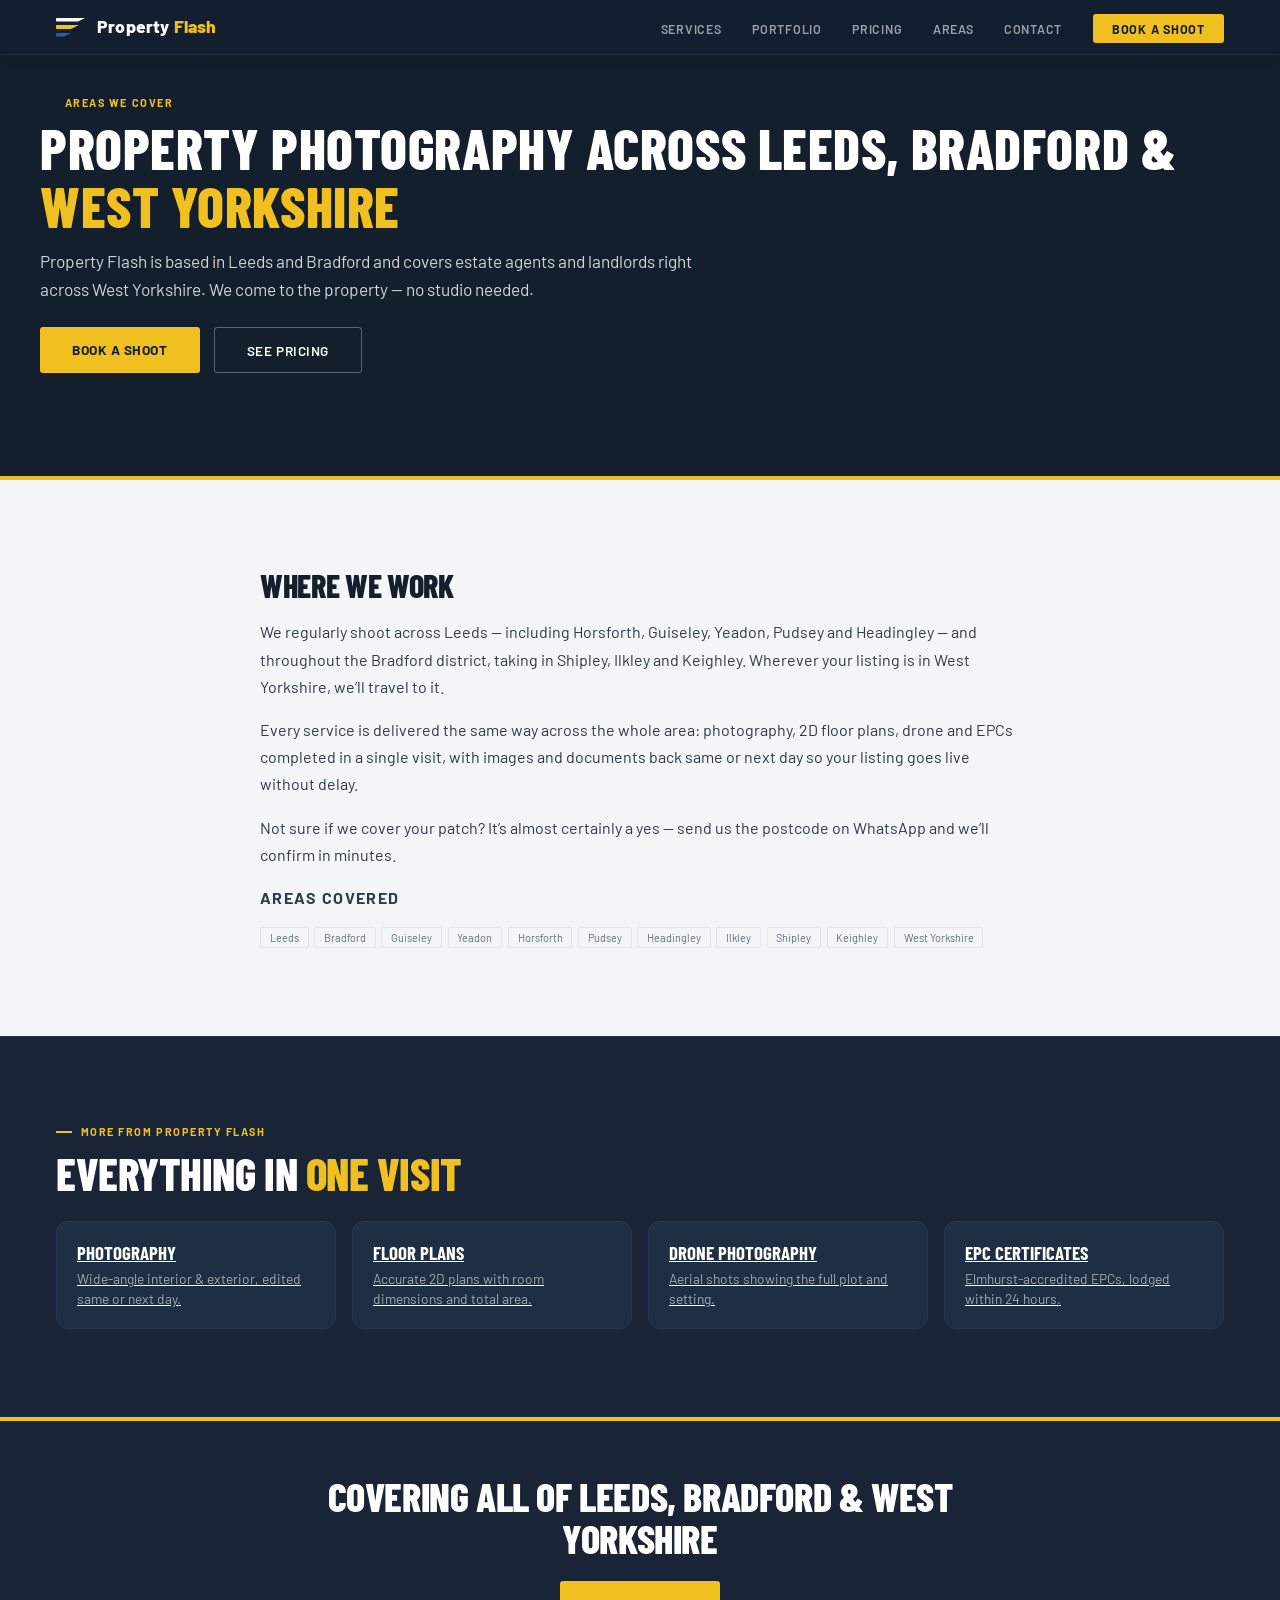
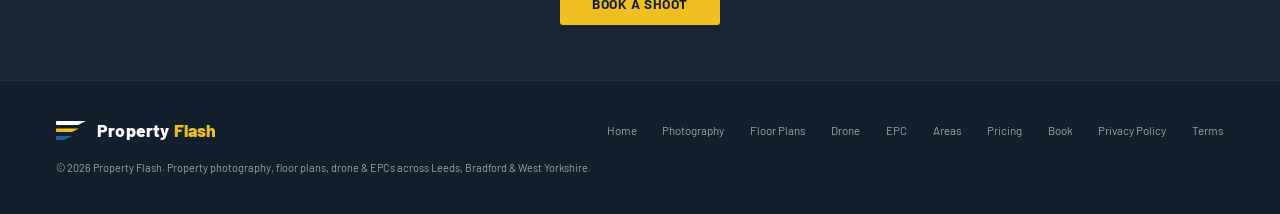
==== areas/index.html @ 740c40f1 "Add files via upload" ====
<!DOCTYPE html>
<html lang="en">
<head>
<meta charset="UTF-8"/>
<meta name="viewport" content="width=device-width,initial-scale=1.0"/>
<title>Areas We Cover – Property Photography Leeds, Bradford &amp; West Yorkshire</title>
<meta name="description" content="Property photography, floor plans, drone &amp; EPCs across Leeds, Bradford, Horsforth, Guiseley, Pudsey, Shipley, Ilkley, Keighley and all of West Yorkshire."/>
<link rel="canonical" href="https://www.propertyflash.co.uk/areas/"/>
<meta name="theme-color" content="#141f2e"/>
<meta property="og:type" content="website"/>
<meta property="og:site_name" content="Property Flash"/>
<meta property="og:locale" content="en_GB"/>
<meta property="og:title" content="Areas We Cover – Property Photography Leeds, Bradford &amp; West Yorkshire"/>
<meta property="og:description" content="Property photography, floor plans, drone &amp; EPCs across Leeds, Bradford, Horsforth, Guiseley, Pudsey, Shipley, Ilkley, Keighley and all of West Yorkshire."/>
<meta property="og:url" content="https://www.propertyflash.co.uk/areas/"/>
<meta property="og:image" content="https://www.propertyflash.co.uk/og.jpg"/>
<meta name="twitter:card" content="summary_large_image"/>
<meta name="twitter:title" content="Areas We Cover – Property Photography Leeds, Bradford &amp; West Yorkshire"/>
<meta name="twitter:description" content="Property photography, floor plans, drone &amp; EPCs across Leeds, Bradford, Horsforth, Guiseley, Pudsey, Shipley, Ilkley, Keighley and all of West Yorkshire."/>
<meta name="twitter:image" content="https://www.propertyflash.co.uk/og.jpg"/>
<link rel="icon" href="/favicon.ico" sizes="any"/>
<link rel="icon" type="image/svg+xml" href="/favicon.svg"/>
<link rel="apple-touch-icon" href="/apple-touch-icon.png"/>
<link rel="preconnect" href="https://fonts.googleapis.com">
<link rel="preconnect" href="https://fonts.gstatic.com" crossorigin>
<link href="https://fonts.googleapis.com/css2?family=Barlow+Condensed:wght@600;700;800&family=Barlow:wght@300;400;500;600;700&display=swap" rel="stylesheet">
<link rel="stylesheet" href="/styles.css">
<script type="application/ld+json">{"@context":"https://schema.org","@type":"ProfessionalService","@id":"https://www.propertyflash.co.uk/#business","name":"Property Flash","image":"https://www.propertyflash.co.uk/og.jpg","url":"https://www.propertyflash.co.uk","telephone":"+447776130735","email":"info@propertyflash.co.uk","priceRange":"\u00a3\u00a3","description":"Property photography, 2D floor plans, drone photography and EPCs for estate agents and landlords across Leeds, Bradford and West Yorkshire. Same or next day delivery.","areaServed":[{"@type":"City","name":"Leeds"},{"@type":"City","name":"Bradford"},{"@type":"City","name":"Guiseley"},{"@type":"City","name":"Yeadon"},{"@type":"City","name":"Horsforth"},{"@type":"City","name":"Pudsey"},{"@type":"City","name":"Headingley"},{"@type":"City","name":"Ilkley"},{"@type":"City","name":"Shipley"},{"@type":"City","name":"Keighley"},{"@type":"AdministrativeArea","name":"West Yorkshire"}],"address":{"@type":"PostalAddress","addressRegion":"West Yorkshire","addressCountry":"GB"},"openingHoursSpecification":[{"@type":"OpeningHoursSpecification","dayOfWeek":["Monday","Tuesday","Wednesday","Thursday","Friday","Saturday"],"opens":"08:00","closes":"18:00"}],"hasOfferCatalog":{"@type":"OfferCatalog","name":"Property marketing services","itemListElement":[{"@type":"Offer","itemOffered":{"@type":"Service","name":"Property Photography"},"priceCurrency":"GBP","price":"80"},{"@type":"Offer","itemOffered":{"@type":"Service","name":"2D Floor Plans"}},{"@type":"Offer","itemOffered":{"@type":"Service","name":"Drone Photography"},"priceCurrency":"GBP","price":"50"},{"@type":"Offer","itemOffered":{"@type":"Service","name":"Energy Performance Certificate"},"priceCurrency":"GBP","price":"60"}]}}</script>

</head>
<body>
<nav id="nav">
  <a class="logo" href="/">
    <div class="stripes"><span class="st stw"></span><span class="st sty"></span><span class="st stb"></span></div>
    <div class="logotype">Property <span class="fl">Flash</span></div>
  </a>
  <div class="nav-contact"><a href="tel:+447776130735" class="nphone"><svg viewBox="0 0 24 24"><path d="M22 16.92v3a2 2 0 0 1-2.18 2 19.79 19.79 0 0 1-8.63-3.07A19.5 19.5 0 0 1 4.69 12 19.79 19.79 0 0 1 1.63 3.42 2 2 0 0 1 3.6 1h3a2 2 0 0 1 2 1.72 12.84 12.84 0 0 0 .7 2.81 2 2 0 0 1-.45 2.11L7.91 8.62a16 16 0 0 0 6 6l.97-.97a2 2 0 0 1 2.11-.45 12.84 12.84 0 0 0 2.81.7A2 2 0 0 1 22 16.92z"/></svg>07776 130 735</a><a href="https://wa.me/447776130735" class="nwa" target="_blank" aria-label="WhatsApp"><svg viewBox="0 0 24 24"><path d="M20.5 3.5A11.5 11.5 0 0 0 2.1 17.4L.5 23.5l6.2-1.6A11.5 11.5 0 0 0 20.5 3.5zM12 21.3a9.3 9.3 0 0 1-4.7-1.3l-.3-.2-3.7 1 1-3.6-.2-.4a9.3 9.3 0 1 1 7.9 4.4zm5.1-7c-.3-.1-1.7-.8-1.9-.9s-.4-.1-.6.1-.7.9-.9 1.1-.3.1-.6 0c-1.7-.8-2.8-1.5-3.9-3.4-.3-.5.3-.5.9-1.5.1-.2 0-.3 0-.5s-.6-1.5-.9-2c-.2-.5-.5-.4-.6-.4h-.5c-.2 0-.5.1-.7.3-.9.9-1.3 2.1-1.3 3.3 0 1.3.9 2.8 1.1 3 .2.2 2.5 3.9 6 5.2 2.7 1.1 3.3.9 3.9.9s1.7-.7 2-1.4.3-1.3.2-1.4-.3-.1-.5-.3z"/></svg></a></div>
  <ul class="navlinks" id="nm">
    <li><a href="/#services">Services</a></li>
    <li><a href="/#gallery">Portfolio</a></li>
    <li><a href="/#pricing">Pricing</a></li>
    <li><a href="/areas/">Areas</a></li>
    <li><a href="/#contact">Contact</a></li>
    <li><a href="/#booking" class="nbtn">Book a Shoot</a></li>
  </ul>
  <button class="brgr" onclick="document.getElementById('nm').classList.toggle('open')"><span></span><span></span><span></span></button>
</nav>
<section class="sp-hero"><div class="w"><div class="eye">Areas We Cover</div><h1>Property Photography across Leeds, Bradford &amp; <span class="y">West Yorkshire</span></h1><p class="sp-lead">Property Flash is based in Leeds and Bradford and covers estate agents and landlords right across West Yorkshire. We come to the property &mdash; no studio needed.</p><div class="h-btns"><a href="/#booking" class="bta">Book a Shoot</a><a href="/#pricing" class="btb">See Pricing</a></div></div></section>
<div class="lt"><div class="w pf-prose"><div class="sp-copy"><h2>Where we work</h2>
<p>We regularly shoot across Leeds &mdash; including Horsforth, Guiseley, Yeadon, Pudsey and Headingley &mdash; and throughout the Bradford district, taking in Shipley, Ilkley and Keighley. Wherever your listing is in West Yorkshire, we&rsquo;ll travel to it.</p>
<p>Every service is delivered the same way across the whole area: photography, 2D floor plans, drone and EPCs completed in a single visit, with images and documents back same or next day so your listing goes live without delay.</p>
<p>Not sure if we cover your patch? It&rsquo;s almost certainly a yes &mdash; send us the postcode on WhatsApp and we&rsquo;ll confirm in minutes.</p>
<p class="area-hd">Areas Covered</p><div class="areas"><span class="area">Leeds</span><span class="area">Bradford</span><span class="area">Guiseley</span><span class="area">Yeadon</span><span class="area">Horsforth</span><span class="area">Pudsey</span><span class="area">Headingley</span><span class="area">Ilkley</span><span class="area">Shipley</span><span class="area">Keighley</span><span class="area">West Yorkshire</span></div></div></div></div>
<div class="dk"><div class="w"><div class="eye">More From Property Flash</div><h2>Everything in <span class="y">One Visit</span></h2><div class="sp-others"><a class="sp-oc" href="/property-photography/"><h3>Photography</h3><p>Wide-angle interior &amp; exterior, edited same or next day.</p></a><a class="sp-oc" href="/floor-plans/"><h3>Floor Plans</h3><p>Accurate 2D plans with room dimensions and total area.</p></a><a class="sp-oc" href="/drone/"><h3>Drone Photography</h3><p>Aerial shots showing the full plot and setting.</p></a><a class="sp-oc" href="/epc/"><h3>EPC Certificates</h3><p>Elmhurst-accredited EPCs, lodged within 24 hours.</p></a></div></div></div>
<div class="sp-cta"><h2>Covering all of Leeds, Bradford &amp; West Yorkshire</h2><a href="/#booking" class="bta">Book a Shoot</a></div>
<footer>
  <div class="ft">
    <a class="logo" href="/"><div class="stripes"><span class="st stw"></span><span class="st sty"></span><span class="st stb"></span></div><div class="logotype">Property <span class="fl">Flash</span></div></a>
    <div class="ftlinks"><a href="/">Home</a><a href="/property-photography/">Photography</a><a href="/floor-plans/">Floor Plans</a><a href="/drone/">Drone</a><a href="/epc/">EPC</a><a href="/areas/">Areas</a><a href="/#pricing">Pricing</a><a href="/#booking">Book</a><a href="/privacy/">Privacy Policy</a><a href="/terms/">Terms</a></div>
    <div class="ftcopy">&copy; 2026 Property Flash. Property photography, floor plans, drone &amp; EPCs across Leeds, Bradford &amp; West Yorkshire.</div>
  </div>
</footer>
<script>window.addEventListener('scroll',()=>document.getElementById('nav').classList.toggle('sm',scrollY>60));</script>
</body>
</html>
---- styles.css ----
:root{
  --navy:#141f2e;
  --navy2:#192537;
  --navy3:#1e2f44;
  --navy4:#253450;
  --slate:#344a62;
  --g100:#f3f5f7;
  --g200:#e3e8ed;
  --g300:#c5cfd9;
  --g400:#8fa2b3;
  --g500:#5b7080;
  --yellow:#f0c020;
  --yellowd:#d9ac18;
  --blue:#2060a8;
  --bluel:#3a7fd4;
  --white:#fff;
  --muted:rgba(255,255,255,.58);
  --muted2:rgba(255,255,255,.8);
}
*{margin:0;padding:0;box-sizing:border-box}
html{scroll-behavior:smooth;scroll-padding-top:80px}
body{font-family:"Barlow",sans-serif;background:var(--navy);color:var(--white);overflow-x:hidden;-webkit-font-smoothing:antialiased}

/* NAV */
nav{position:fixed;top:0;left:0;right:0;z-index:999;display:flex;align-items:center;justify-content:space-between;padding:1.1rem 3.5rem;background:rgba(20,31,46,.98);backdrop-filter:blur(20px);border-bottom:1px solid rgba(255,255,255,.07);box-shadow:0 2px 12px rgba(0,0,0,.18);transition:.3s}
nav.sm{padding:.72rem 3.5rem}
.logo{display:flex;align-items:center;gap:11px;text-decoration:none}
.stripes{display:flex;flex-direction:column;gap:3.5px}
.st{display:block;height:4px;border-radius:1px}
.stw{width:30px;background:var(--white);clip-path:polygon(0 0,100% 0,calc(100% - 8px) 100%,0 100%)}
.sty{width:23px;background:var(--yellow);clip-path:polygon(0 0,100% 0,calc(100% - 8px) 100%,0 100%)}
.stb{width:16px;background:var(--blue);clip-path:polygon(0 0,100% 0,calc(100% - 8px) 100%,0 100%)}
.logotype{font-family:"Barlow",sans-serif;font-weight:800;font-size:1.1rem;letter-spacing:.01em;color:var(--white);line-height:1}
.logotype .fl{color:var(--yellow)}
.navlinks{display:flex;align-items:center;gap:1.9rem;list-style:none}
.navlinks a{color:var(--muted);text-decoration:none;font-size:.78rem;font-weight:600;letter-spacing:.06em;text-transform:uppercase;transition:.2s}
.navlinks a:hover{color:var(--white)}
.nbtn{background:var(--yellow)!important;color:var(--navy)!important;padding:.48rem 1.2rem;border-radius:3px;font-weight:700!important}
.nbtn:hover{background:var(--yellowd)!important}
.brgr{display:none;flex-direction:column;gap:5px;background:none;border:none;cursor:pointer}
.brgr span{display:block;width:22px;height:2px;background:var(--white)}

/* HERO - Big and dramatic */
#hero{min-height:100vh;display:flex;align-items:center;position:relative;overflow:hidden}
.hero-photo{position:absolute;inset:0}
.hero-photo img{width:100%;height:100%;object-fit:cover;object-position:center 38%}
.hero-fade{position:absolute;inset:0;background:linear-gradient(108deg,rgba(14,22,35,.96) 0%,rgba(14,22,35,.88) 38%,rgba(14,22,35,.32) 100%)}
.hero-content{position:relative;z-index:2;max-width:1200px;margin:0 auto;padding:10rem 3.5rem 6rem;display:grid;grid-template-columns:1.15fr 1fr;gap:5rem;align-items:center}
.h-tag{font-size:.7rem;font-weight:700;letter-spacing:.14em;text-transform:uppercase;color:var(--yellow);display:block;margin-bottom:1rem}
h1{font-family:"Barlow Condensed",sans-serif;font-size:clamp(3.8rem,6.5vw,6rem);font-weight:800;line-height:.97;text-transform:uppercase;letter-spacing:-.01em;margin-bottom:1.3rem}
h1 .y{color:var(--yellow)}
.h-lead{color:var(--muted2);font-size:1rem;line-height:1.78;max-width:450px;margin-bottom:2rem;font-weight:400}
.h-btns{display:flex;gap:.9rem;flex-wrap:wrap;margin-bottom:3rem}
.bta{background:var(--yellow);color:var(--navy);padding:.85rem 2rem;border-radius:3px;font-weight:700;font-size:.85rem;text-decoration:none;letter-spacing:.04em;text-transform:uppercase;transition:.2s;display:inline-block}
.bta:hover{background:var(--yellowd);transform:translateY(-2px)}
.btb{border:1.5px solid rgba(255,255,255,.3);color:var(--white);padding:.85rem 2rem;border-radius:3px;font-weight:600;font-size:.85rem;text-decoration:none;letter-spacing:.04em;text-transform:uppercase;transition:.2s;display:inline-block}
.btb:hover{border-color:var(--yellow);color:var(--yellow)}
.h-stats{display:flex;gap:1rem;flex-wrap:wrap}
.stat-pill{display:flex;align-items:center;gap:.75rem;background:rgba(14,22,35,.72);backdrop-filter:blur(8px);border:1px solid rgba(255,255,255,.1);border-radius:6px;padding:.7rem 1.1rem .7rem .85rem;transition:.25s}
.stat-pill:hover{background:rgba(14,22,35,.85);border-color:rgba(240,192,32,.25)}
.stat-ico{width:36px;height:36px;background:rgba(240,192,32,.12);border-radius:5px;display:flex;align-items:center;justify-content:center;flex-shrink:0}
.stat-ico svg{width:17px;height:17px;stroke:var(--yellow);fill:none;stroke-width:2;stroke-linecap:round;stroke-linejoin:round}
.spn{font-family:"Barlow Condensed",sans-serif;font-size:1.7rem;font-weight:800;color:var(--white);display:block;line-height:1}
.spl{font-size:.72rem;color:rgba(255,255,255,.7);text-transform:uppercase;letter-spacing:.1em;margin-top:.15rem;display:block;font-weight:600}

/* Hero right - service cards */
.hcards{display:flex;flex-direction:column;gap:.85rem}
.hcard{background:rgba(25,37,55,.78);border:1px solid rgba(255,255,255,.1);border-left:3px solid var(--yellow);border-radius:4px;padding:1rem 1.2rem;display:flex;align-items:center;gap:1rem;transition:.25s}
.hcard:hover{background:rgba(25,37,55,.95)}
.hcard-ico{width:44px;height:44px;background:linear-gradient(135deg,rgba(240,192,32,.22),rgba(240,192,32,.08));border:1px solid rgba(240,192,32,.25);border-radius:8px;display:flex;align-items:center;justify-content:center;flex-shrink:0}
.hcard-ico svg{width:20px;height:20px;stroke-width:1.8;stroke-linecap:round;stroke-linejoin:round}
.hcard h4{font-size:.9rem;font-weight:700;margin-bottom:.12rem}
.hcard p{font-size:.73rem;color:var(--muted)}

/* TRUST BAR - light */
.trust{background:var(--g100);padding:2.8rem 3.5rem;color:#1a2535}
.trust-inner{max-width:1200px;margin:0 auto;display:grid;grid-template-columns:repeat(4,1fr);gap:1.5rem}
.titem{display:flex;align-items:center;gap:.9rem}
.tico{width:44px;height:44px;background:var(--navy2);border-radius:6px;display:flex;align-items:center;justify-content:center;flex-shrink:0}
.tico svg{width:20px;height:20px;stroke:var(--yellow);fill:none;stroke-width:2;stroke-linecap:round;stroke-linejoin:round}
.titem h4{font-size:.88rem;font-weight:700;color:#1a2535;margin-bottom:.08rem}
.titem p{font-size:.73rem;color:var(--g500)}

/* LAYOUT */
.dk{background:var(--navy2);padding:5.5rem 3.5rem;border-top:1px solid rgba(255,255,255,.06)}
.dk2{background:var(--navy3);padding:5.5rem 3.5rem;border-top:1px solid rgba(255,255,255,.06)}
.lt{background:var(--g100);padding:5.5rem 3.5rem;color:#1a2535}
.lt2{background:var(--g200);padding:5.5rem 3.5rem;color:#1a2535}
.w{max-width:1200px;margin:0 auto}
.eye{font-size:.68rem;font-weight:700;letter-spacing:.14em;text-transform:uppercase;display:flex;align-items:center;gap:.55rem;margin-bottom:.65rem}
.eye::before{content:"";width:16px;height:2px;flex-shrink:0}
.dk .eye,.dk2 .eye{color:var(--yellow)}
.dk .eye::before,.dk2 .eye::before{background:var(--yellow)}
.lt .eye,.lt2 .eye{color:var(--blue)}
.lt .eye::before,.lt2 .eye::before{background:var(--blue)}
h2{font-family:"Barlow Condensed",sans-serif;font-size:clamp(2rem,3.5vw,2.9rem);font-weight:800;text-transform:uppercase;line-height:1.08;letter-spacing:-.01em;margin-bottom:.8rem}
.dk h2,.dk2 h2{color:var(--white)}
.lt h2,.lt2 h2{color:#1a2535}
.y{color:var(--yellow)}
.b{color:var(--blue)}
.sub{font-size:.9rem;line-height:1.78;max-width:520px}
.dk .sub,.dk2 .sub{color:var(--muted2)}
.lt .sub,.lt2 .sub{color:var(--g500)}

/* SERVICES */
.svc-grid{display:grid;grid-template-columns:repeat(4,1fr);gap:1.1rem;margin-top:2.8rem}
.svc{background:var(--navy4);border:1px solid rgba(255,255,255,.07);border-radius:6px;transition:.3s;overflow:visible}
.svc:hover{transform:translateY(-5px);border-color:rgba(240,192,32,.3)}
.svc-img{aspect-ratio:4/3;overflow:hidden;background:var(--slate);border-radius:6px 6px 0 0}
.svc-img img{width:100%;height:100%;object-fit:cover;transition:.4s}
.svc:hover .svc-img img{transform:scale(1.06)}
.svc-body{padding:1.4rem}
.svc-ico{width:54px;height:54px;background:linear-gradient(140deg,var(--navy3),var(--navy));border:1px solid rgba(240,192,32,.38);border-radius:13px;display:flex;align-items:center;justify-content:center;margin-bottom:1rem;box-shadow:inset 0 1px 0 rgba(255,255,255,.05),0 8px 18px rgba(0,0,0,.28)}
.svc-ico svg{width:27px;height:27px;fill:none;stroke:var(--yellow);stroke-width:1.7;stroke-linecap:round;stroke-linejoin:round}
.svc h3{font-family:"Barlow Condensed",sans-serif;font-size:1.35rem;font-weight:700;text-transform:uppercase;letter-spacing:.01em;margin-bottom:.45rem;color:var(--white);word-break:normal;overflow-wrap:break-word;line-height:1.1}
.svc p{font-size:.8rem;color:var(--muted);line-height:1.65}
.svc-tag{display:inline-block;margin-top:.8rem;font-size:.62rem;font-weight:700;letter-spacing:.07em;text-transform:uppercase;color:var(--g400);border:1px solid rgba(255,255,255,.1);padding:.2rem .6rem;border-radius:2px}

/* WHY */
.why-grid{display:grid;grid-template-columns:repeat(3,1fr);gap:1.3rem;margin-top:2.8rem}
.wcard{background:var(--white);border:1px solid var(--g200);border-radius:6px;padding:1.8rem;transition:.25s}
.wcard:hover{box-shadow:0 8px 28px rgba(0,0,0,.1);transform:translateY(-3px)}
.wcard-ico{width:44px;height:44px;background:var(--g100);border-radius:6px;display:flex;align-items:center;justify-content:center;margin-bottom:1rem}
.wcard-ico svg{width:20px;height:20px;stroke:var(--blue);fill:none;stroke-width:2;stroke-linecap:round;stroke-linejoin:round}
.wcard h3{font-family:"Barlow Condensed",sans-serif;font-size:1.2rem;font-weight:700;text-transform:uppercase;color:#1a2535;margin-bottom:.45rem}
.wcard p{font-size:.8rem;color:var(--g500);line-height:1.7}

/* ABOUT */
.about-grid{display:grid;grid-template-columns:5fr 7fr;gap:6rem;align-items:center;margin-top:2.5rem}
.about-photo{border-radius:8px;background:var(--slate);position:relative;max-width:100%;margin:0;aspect-ratio:5/4;overflow:hidden}
.about-photo img{width:100%;height:100%;object-fit:cover;display:block;border-radius:8px}
.about-badge{position:absolute;bottom:-15px;right:-15px;background:var(--yellow);color:var(--navy);padding:1.2rem 1.4rem;border-radius:4px;box-shadow:0 10px 30px rgba(240,192,32,.3);text-align:center}
.abn{font-family:"Barlow Condensed",sans-serif;font-size:1.7rem;font-weight:800;display:block}
.abs{font-size:.62rem;font-weight:700;text-transform:uppercase;letter-spacing:.05em}
.about-text p{font-size:.88rem;line-height:1.85;margin-bottom:1rem;color:var(--g500)}
.about-text h2{margin-bottom:1.1rem}
.chips{display:flex;flex-wrap:wrap;gap:.4rem;margin:1.3rem 0}
.chip{background:var(--g100);border:1px solid var(--g300);color:var(--g500);font-size:.7rem;font-weight:600;padding:.25rem .7rem;border-radius:2px}
.about-contact{display:flex;align-items:center;gap:1.2rem;background:var(--g100);border:1px solid var(--g200);border-left:3px solid var(--yellow);border-radius:4px;padding:.9rem 1.2rem;margin-top:1.5rem}
.ac-img{width:50px;height:50px;border-radius:4px;overflow:hidden;flex-shrink:0}
.ac-img img{width:100%;height:100%;object-fit:cover}
.about-contact p{font-size:.8rem;color:var(--g500);line-height:1.6}
.about-contact strong{color:#1a2535}

/* GALLERY */
.gal-hd{display:flex;justify-content:space-between;align-items:flex-end;margin-bottom:2rem;flex-wrap:wrap;gap:1rem}
.gal-grid{display:grid;grid-template-columns:repeat(3,1fr);grid-auto-rows:255px;gap:.9rem}
.gal-grid .gi:first-child{grid-column:span 2;grid-row:span 2}
.gi{border-radius:5px;overflow:hidden;position:relative;background:var(--slate)}
.gi img{width:100%;height:100%;object-fit:cover;transition:.4s;display:block}
.gi:hover img{transform:scale(1.05)}
.gio{position:absolute;inset:0;background:linear-gradient(to top,rgba(14,22,35,.78) 0%,transparent 55%);opacity:0;transition:.3s;display:flex;align-items:flex-end;padding:.8rem}
.gi:hover .gio{opacity:1}
.gio span{font-size:.67rem;font-weight:700;text-transform:uppercase;letter-spacing:.07em}
.drone-grid{display:grid;grid-template-columns:repeat(4,1fr);gap:.9rem;margin-top:1.5rem}
.di{border-radius:5px;overflow:hidden;aspect-ratio:16/10;position:relative;background:var(--slate)}
.di img{width:100%;height:100%;object-fit:cover;transition:.4s}
.di:hover img{transform:scale(1.05)}
.dtag{position:absolute;top:.6rem;left:.6rem;background:rgba(20,31,46,.88);border:1px solid rgba(240,192,32,.4);color:var(--yellow);font-size:.6rem;font-weight:700;text-transform:uppercase;letter-spacing:.07em;padding:.18rem .55rem;border-radius:2px}

/* PRICING */
.pgrid{display:grid;grid-template-columns:repeat(4,1fr);gap:1rem;margin-top:2.8rem}
.pc{background:var(--white);border:1.5px solid var(--g200);border-radius:6px;padding:2rem;position:relative;transition:.25s}
.pc:hover{box-shadow:0 10px 36px rgba(0,0,0,.12);transform:translateY(-4px)}
.pc.feat{border-color:var(--yellow);box-shadow:0 4px 20px rgba(240,192,32,.15)}
.poptag{position:absolute;top:-10px;left:50%;transform:translateX(-50%);background:var(--yellow);color:var(--navy);font-size:.62rem;font-weight:800;text-transform:uppercase;letter-spacing:.07em;padding:.2rem .85rem;border-radius:20px;white-space:nowrap}
.pc-label{font-size:.7rem;font-weight:700;text-transform:uppercase;letter-spacing:.07em;color:var(--g400);margin-bottom:.3rem}
.pc h3{font-family:"Barlow Condensed",sans-serif;font-size:1.5rem;font-weight:700;text-transform:uppercase;color:#1a2535;margin-bottom:.2rem}
.pc-price{font-family:"Barlow Condensed",sans-serif;font-size:2.9rem;font-weight:800;color:#1a2535;line-height:1;margin:.7rem 0}
.pc-price sup{font-size:1.2rem;vertical-align:super}
.pc-price small{font-size:.78rem;color:var(--g400);font-family:"Barlow",sans-serif;font-weight:400}
.pc-desc{font-size:.78rem;color:var(--g500);line-height:1.6;margin-bottom:1.2rem}
.pc-list{list-style:none;margin-bottom:1.7rem}
.pc-list li{font-size:.78rem;color:#1a2535;padding:.38rem 0;border-bottom:1px solid var(--g200);display:flex;align-items:center;gap:.55rem}
.pc-list li::before{content:"";width:5px;height:5px;border-radius:50%;background:var(--yellow);flex-shrink:0}
.pbtn{width:100%;padding:.75rem;border-radius:3px;font-family:"Barlow",sans-serif;font-size:.8rem;font-weight:700;text-transform:uppercase;letter-spacing:.05em;cursor:pointer;transition:.2s;border:none}
.pty{background:var(--yellow);color:var(--navy)}
.pty:hover{background:var(--yellowd)}
.pto{background:transparent;color:#1a2535;border:1.5px solid var(--g300)!important}
.pto:hover{border-color:var(--blue)!important;color:var(--blue)}
.p-note{text-align:center;margin-top:1.5rem;font-size:.78rem;color:var(--g400)}

/* CAL.COM BOOKING - Property Flash styled */
.cal-tabs{display:flex;gap:.5rem;justify-content:center;margin:2rem 0 1.5rem;flex-wrap:wrap}
.cal-tab{background:transparent;color:rgba(255,255,255,.7);border:1.5px solid rgba(255,255,255,.18);padding:.85rem 1.8rem;border-radius:3px;font-family:"Barlow Condensed",sans-serif;font-size:.95rem;font-weight:700;text-transform:uppercase;letter-spacing:.05em;cursor:pointer;transition:.2s;min-width:200px}
.cal-tab:hover{border-color:var(--yellow);color:var(--yellow)}
.cal-tab.active{background:var(--yellow);color:var(--navy);border-color:var(--yellow)}
.cal-tab small{display:block;font-family:"Barlow",sans-serif;font-size:.65rem;font-weight:500;letter-spacing:.04em;margin-top:.15rem;opacity:.85;text-transform:none}
.cal-panel{display:none;background:var(--white);border-radius:8px;padding:1.5rem;min-height:680px;box-shadow:0 8px 32px rgba(0,0,0,.18)}
.cal-panel.show{display:block}
.cal-panel iframe{border-radius:6px}
.cal-info{display:flex;gap:1rem;flex-wrap:wrap;justify-content:center;margin-top:1.4rem;font-size:.78rem;color:var(--muted)}
.cal-info span{display:inline-flex;align-items:center;gap:.4rem}
.cal-info svg{width:14px;height:14px;stroke:var(--yellow);fill:none;stroke-width:2;stroke-linecap:round;stroke-linejoin:round}
@media(max-width:600px){
  .cal-tab{min-width:0;flex:1;padding:.7rem .8rem;font-size:.82rem}
  .cal-panel{padding:.5rem;min-height:600px}
}

/* Price estimator */
.estimator{background:var(--g100);border:1px solid var(--g200);border-radius:6px;padding:1.5rem;margin-top:2rem}
.estimator h3{font-family:"Barlow Condensed",sans-serif;font-size:1.15rem;font-weight:700;text-transform:uppercase;color:#1a2535;margin-bottom:.3rem}
.estimator p{font-size:.78rem;color:var(--g500);margin-bottom:1.1rem}
.est-row{display:flex;gap:.8rem;flex-wrap:wrap;align-items:flex-end}
.est-row .fd{flex:1;min-width:140px;margin:0}
.est-result{background:var(--white);border:1px solid var(--g300);border-radius:4px;padding:.62rem .85rem;font-size:.85rem;font-weight:700;color:#1a2535;min-width:120px;text-align:center}
.est-result span{color:var(--blue);font-family:"Barlow Condensed",sans-serif;font-size:1.3rem;display:block}

/* REVIEWS */
.rev-shell{background:var(--white);border:1.5px solid var(--g200);border-radius:6px;padding:3rem;text-align:center;margin-top:2.5rem}
.rev-shell h3{font-family:"Barlow Condensed",sans-serif;font-size:1.3rem;font-weight:700;text-transform:uppercase;color:#1a2535;margin-bottom:.75rem}
.rev-shell p{font-size:.83rem;color:var(--g500);line-height:1.75;max-width:440px;margin:0 auto 1.5rem}
.gbtn{display:inline-flex;align-items:center;gap:.65rem;background:var(--white);color:#1a2535;border:1.5px solid var(--g300);padding:.7rem 1.5rem;border-radius:3px;font-size:.8rem;font-weight:700;text-decoration:none;transition:.2s}
.gbtn:hover{border-color:var(--blue);box-shadow:0 4px 16px rgba(0,0,0,.1)}
.gdot{width:20px;height:20px;background:#4285F4;border-radius:50%;display:flex;align-items:center;justify-content:center;font-size:.65rem;font-weight:800;color:var(--white)}

/* CONTACT */
.cgrid{display:grid;grid-template-columns:5fr 7fr;gap:5rem;align-items:start}
.cinfo h2{margin-bottom:.75rem}
.cinfo>p{font-size:.85rem;color:var(--g500);line-height:1.8;margin-bottom:1.7rem}
.crow{display:flex;align-items:center;gap:.9rem;margin-bottom:.9rem}
.cico{width:36px;height:36px;background:var(--g100);border-radius:5px;display:flex;align-items:center;justify-content:center;flex-shrink:0}
.cico svg{width:15px;height:15px;stroke:var(--blue);fill:none;stroke-width:2;stroke-linecap:round;stroke-linejoin:round}
.crow strong{display:block;font-size:.83rem;color:#1a2535;margin-bottom:.08rem}
.crow span{font-size:.72rem;color:var(--g500)}
.area-hd{font-size:.65rem;font-weight:700;text-transform:uppercase;letter-spacing:.09em;color:var(--g400);margin-top:1.3rem;margin-bottom:.55rem}
.areas{display:flex;flex-wrap:wrap;gap:.35rem}
.area{background:var(--g100);border:1px solid var(--g200);color:var(--g500);font-size:.68rem;padding:.2rem .55rem;border-radius:2px}
.cfbox{background:var(--white);border:1px solid var(--g200);border-radius:6px;padding:2rem;color:#1a2535}
.cfbox h3{font-family:"Barlow Condensed",sans-serif;font-size:1.2rem;font-weight:700;text-transform:uppercase;color:#1a2535;margin-bottom:1.1rem}
.cfbox textarea{width:100%;padding:.62rem .85rem;background:var(--g100);border:1px solid var(--g300);border-radius:3px;color:#1a2535;font-family:"Barlow",sans-serif;font-size:.85rem;resize:vertical;min-height:90px;transition:.2s}
.cfbox textarea:focus{outline:none;border-color:var(--blue)}
.cfbox textarea::placeholder{color:var(--g400)}
.csend{width:100%;padding:.72rem;background:var(--yellow);color:var(--navy);border:none;border-radius:3px;font-family:"Barlow",sans-serif;font-size:.78rem;font-weight:700;text-transform:uppercase;letter-spacing:.04em;cursor:pointer;transition:.2s;margin-top:.5rem}
.csend:hover{background:var(--yellowd)}
.csent{background:rgba(34,197,94,.08);border:1px solid rgba(34,197,94,.2);border-radius:4px;padding:1.3rem;text-align:center;display:none;color:#1a2535}

/* FOOTER */
footer{background:var(--navy);padding:2.5rem 3.5rem;border-top:1px solid rgba(255,255,255,.07)}
.ft{max-width:1200px;margin:0 auto;display:flex;justify-content:space-between;align-items:center;flex-wrap:wrap;gap:1.3rem}
.ftlinks{display:flex;gap:1.6rem}
.ftlinks a{color:var(--muted);font-size:.72rem;text-decoration:none;transition:.2s}
.ftlinks a:hover{color:var(--yellow)}
.ftcopy{font-size:.68rem;color:var(--muted)}

@media(max-width:960px){
  nav{padding:.9rem 1.5rem}
  nav.sm{padding:.7rem 1.5rem}
  .navlinks{display:none}
  .navlinks.open{display:flex;flex-direction:column;position:fixed;top:62px;left:0;right:0;background:var(--navy);padding:1.8rem 1.5rem;gap:1.2rem;border-bottom:1px solid rgba(255,255,255,.07)}
  .brgr{display:flex}
  .hero-content{grid-template-columns:1fr;padding:7.5rem 1.5rem 4.5rem;gap:2rem}
  .hcards{display:none}
  .h-stats{gap:.6rem}
  .stat-pill{padding:.55rem .85rem .55rem .7rem}
  .spn{font-size:1.4rem}
  .trust{padding:2.5rem 1.5rem}
  .trust-inner{grid-template-columns:1fr 1fr}
  .dk,.dk2,.lt,.lt2{padding:4rem 1.5rem}
  .svc-grid{grid-template-columns:1fr 1fr}
  .why-grid{grid-template-columns:1fr}
  .about-grid{grid-template-columns:1fr;gap:2.5rem}
  .about-photo{max-width:100%;margin:0 auto}
  .about-badge{display:none}
  .gal-grid{grid-template-columns:1fr 1fr;grid-auto-rows:200px}
  .gal-grid .gi:first-child{grid-column:span 2;grid-row:span 1}
  .drone-grid{grid-template-columns:1fr 1fr}
  .pgrid{grid-template-columns:repeat(2,1fr);max-width:680px;margin-left:auto;margin-right:auto;gap:1rem}
  .blayout{grid-template-columns:1fr}
  .fd2{grid-template-columns:1fr}
  .cgrid{grid-template-columns:1fr;gap:2.5rem}
  footer{padding:2rem 1.5rem}
  .ft{flex-direction:column;align-items:flex-start;gap:1rem}
  .est-row{flex-direction:column}
}
.nphone{display:inline-flex;align-items:center;gap:.45rem;padding:.45rem .75rem;background:rgba(255,255,255,.06);border:1px solid rgba(255,255,255,.12);border-radius:5px;color:var(--white)!important;font-weight:700;font-size:.82rem;letter-spacing:.01em;transition:.2s;white-space:nowrap;text-decoration:none}.nphone:hover{background:rgba(240,192,32,.14);border-color:rgba(240,192,32,.5);color:var(--yellow)!important}.nphone svg{width:13px;height:13px;stroke:currentColor;fill:none;stroke-width:2}.nwa{display:inline-flex;align-items:center;justify-content:center;width:36px;height:36px;background:#25D366;border-radius:50%;transition:.2s;color:#fff!important}.nwa:hover{transform:scale(1.08);background:#1EB954}.nwa svg{width:18px;height:18px;fill:#fff}.prep-grid{display:grid;grid-template-columns:repeat(3,1fr);gap:1.2rem;margin-top:2rem}.prep-card{background:#fff;border:1px solid var(--g200);border-radius:8px;padding:1.5rem;transition:.25s}.prep-card:hover{transform:translateY(-2px);box-shadow:0 6px 20px rgba(20,31,46,.08);border-color:rgba(240,192,32,.4)}.prep-ico{width:44px;height:44px;background:linear-gradient(135deg,rgba(240,192,32,.22),rgba(240,192,32,.08));border:1px solid rgba(240,192,32,.28);border-radius:8px;display:flex;align-items:center;justify-content:center;margin-bottom:1rem}.prep-ico svg{width:20px;height:20px}.prep-card h3{font-family:"Barlow Condensed",sans-serif;font-size:1.35rem;font-weight:700;color:var(--navy);margin-bottom:.4rem;text-transform:uppercase;letter-spacing:.02em}.prep-card p{font-size:.92rem;color:var(--g500);line-height:1.55}@media (max-width:900px){.prep-grid{grid-template-columns:1fr 1fr;gap:1rem}.prep-card{padding:1.2rem}}@media (max-width:600px){.prep-grid{grid-template-columns:1fr}}.cred-grid{display:grid;grid-template-columns:repeat(2,1fr);gap:1.2rem;margin:2rem 0 2.5rem;max-width:760px}.cred-card{background:#fff;border:1px solid var(--g200);border-radius:8px;padding:1.5rem;text-align:left;transition:.25s}.cred-card:hover{transform:translateY(-2px);box-shadow:0 6px 20px rgba(20,31,46,.08);border-color:rgba(240,192,32,.4)}.cred-badge{width:48px;height:48px;background:linear-gradient(135deg,rgba(240,192,32,.22),rgba(240,192,32,.08));border:1px solid rgba(240,192,32,.28);border-radius:10px;display:flex;align-items:center;justify-content:center;margin-bottom:1rem}.cred-badge svg{width:24px;height:24px;stroke-linecap:round;stroke-linejoin:round}.cred-card h3{font-family:"Barlow Condensed",sans-serif;font-size:1.35rem;font-weight:700;color:var(--navy);margin-bottom:.4rem;text-transform:uppercase;letter-spacing:.02em}.cred-card p{font-size:.92rem;color:var(--g500);line-height:1.55}.rev-cta{background:var(--navy);color:#fff;border-radius:10px;padding:2rem;display:flex;align-items:center;justify-content:space-between;gap:2rem;flex-wrap:wrap}.rev-cta h3{font-family:"Barlow Condensed",sans-serif;font-size:1.5rem;color:#fff;margin-bottom:.3rem}.rev-cta p{font-size:.95rem;color:rgba(255,255,255,.75);max-width:520px;line-height:1.55}@media (max-width:900px){.cred-grid{grid-template-columns:1fr;gap:1rem}.rev-cta{flex-direction:column;text-align:left;align-items:flex-start}}.nav-contact{display:none;align-items:center;gap:.6rem;margin-left:auto;margin-right:1rem}@media(max-width:960px){.nav-contact{display:flex}.navlinks .nphone,.navlinks .nwa{display:none}}@media(max-width:480px){.nav-contact .nphone{padding:.4rem .55rem;font-size:.75rem;gap:.3rem}.nav-contact .nphone svg{width:11px;height:11px}.nav-contact .nwa{width:32px;height:32px}.nav-contact .nwa svg{width:15px;height:15px}.nav-contact{gap:.45rem;margin-right:.6rem}}
/* =============================== MOBILE REDESIGN =============================== */

/* ----- PHONE (≤600px) — dedicated breakpoint, phones only ----- */
@media (max-width:600px){
  /* Hero */
  .hero-content{padding:6.5rem 1.2rem 3rem;gap:1.5rem}
  .hero-content h1{font-size:3rem;line-height:.95;letter-spacing:-.01em}
  .h-lead{font-size:1rem;line-height:1.5}
  .h-tag{font-size:.65rem}
  .h-btns{gap:.7rem;flex-wrap:wrap}
  .bta,.btb{padding:.85rem 1.4rem;font-size:.8rem;letter-spacing:.05em}

  /* Stat pills — 3 evenly distributed, not 2+1 */
  .h-stats{display:grid;grid-template-columns:repeat(3,1fr);gap:.5rem;width:100%}
  .stat-pill{padding:.55rem .5rem;gap:.45rem;justify-content:flex-start;min-width:0}
  .stat-ico{width:28px;height:28px}
  .stat-ico svg{width:14px;height:14px}
  .spn{font-size:1.15rem}
  .spl{font-size:.58rem;letter-spacing:.06em;white-space:nowrap;overflow:hidden;text-overflow:ellipsis}

  /* Show .hcards on mobile — 2x2 grid (was display:none) */
  .hcards{display:grid!important;grid-template-columns:1fr 1fr;gap:.6rem;margin-top:.5rem}
  .hcard{padding:.75rem .7rem;gap:.65rem;border-radius:6px;border-left-width:2px}
  .hcard-ico{width:34px;height:34px}
  .hcard-ico svg{width:16px;height:16px}
  .hcard h4{font-size:.78rem;margin-bottom:.05rem}
  .hcard p{font-size:.64rem;line-height:1.3}

  /* Trust bar — tighter on phones */
  .trust{padding:2rem 1.2rem}
  .trust-inner{grid-template-columns:1fr 1fr;gap:.9rem}
  .titem{padding:.6rem .5rem;align-items:flex-start}
  .titem h4{font-size:.78rem;line-height:1.15}
  .titem p{font-size:.65rem;line-height:1.3}
  .tico{width:32px;height:32px}
  .tico svg{width:15px;height:15px}

  /* Sections — less padding, tighter */
  .dk,.dk2,.lt,.lt2{padding:3rem 1.2rem}
  h2{font-size:1.85rem;line-height:1.05}
  .eye{font-size:.65rem}
  .sub{font-size:.88rem;line-height:1.55}

  /* Services — SINGLE column on phones (fixes text clipping for good) */
  .svc-grid{grid-template-columns:1fr;gap:.9rem;margin-top:1.5rem}
  .svc-img{aspect-ratio:16/10}
  .svc-body{padding:1.1rem}
  .svc h3{font-size:1.45rem;line-height:1.1}
  .svc p{font-size:.88rem}

  /* Why */
  .wcard{padding:1.5rem 1.2rem}
  .wcard h3{font-size:1.4rem}
  .wcard p{font-size:.9rem}

  /* About */
  .about-grid{gap:2rem}
  .about-text h2{font-size:1.85rem}

  /* Preparing Your Property — already single col at 600px */
  .prep-card h3{font-size:1.2rem}
  .prep-card p{font-size:.88rem}

  /* Gallery — SINGLE column, proper aspect ratio, no fixed height */
  .gal-grid{grid-template-columns:1fr;grid-auto-rows:auto;gap:.7rem}
  .gal-grid .gi{aspect-ratio:4/3}
  .gal-grid .gi:first-child{grid-column:span 1;grid-row:span 1;aspect-ratio:3/2}
  .gi img{width:100%;height:100%;display:block}
  /* Always show caption on mobile (no hover state possible on touch) */
  .gio{opacity:1;background:linear-gradient(to top,rgba(14,22,35,.9) 0%,transparent 65%);align-items:flex-end;padding:.6rem .8rem}
  .gio span{font-size:.68rem}

  /* Drone/exterior — 1 col on phones */
  .drone-grid{grid-template-columns:1fr;gap:.7rem}
  .di{aspect-ratio:16/10}
  .dtag{font-size:.6rem}

  /* Pricing */
  .pgrid{grid-template-columns:1fr;gap:1rem;max-width:none}
  .pc{padding:1.4rem 1.3rem}
  .pc-label{font-size:.72rem}
  .pc-price{font-size:2.4rem}
  .pc-price sup{font-size:1.1rem}

  /* Credentials */
  .cred-card{padding:1.3rem}
  .cred-card h3{font-size:1.25rem}
  .cred-card p{font-size:.88rem}
  .rev-cta{padding:1.5rem;gap:1rem}
  .rev-cta h3{font-size:1.3rem;line-height:1.15}
  .rev-cta p{font-size:.88rem}

  /* Contact */
  .cinfo h2{font-size:1.85rem}
  .crow strong{font-size:1rem}
  .crow span{font-size:.78rem}

  /* Footer */
  footer{padding:1.5rem 1.2rem}
}

/* ----- MEDIUM PHONES (≤420px) — further tightening ----- */
@media (max-width:420px){
  .hero-content h1{font-size:2.6rem}
  .stat-pill{padding:.5rem .4rem;gap:.35rem}
  .spn{font-size:1rem}
  .spl{font-size:.55rem}
  .stat-ico{width:26px;height:26px}
  .hcard h4{font-size:.72rem}
  .hcard p{font-size:.6rem}
  h2{font-size:1.65rem}
}

/* ----- Kill the sticky-nav-overlap by ensuring section padding-top accounts for nav ----- */
@media (max-width:960px){
  section[id],div[id]{scroll-margin-top:70px}
}
@media(max-width:960px){.estimator{max-width:none}.est-row{display:flex;flex-direction:column;gap:1rem}.est-row .fd,.est-row>div{width:100%;max-width:none;text-align:left}.est-result{width:100%}}
/* =============================== CONDENSED MOBILE =============================== */
@media (max-width:600px){
  /* About photo — smaller */
  .about-photo{max-width:100%}
  .about-grid{gap:1.5rem}
  .about-text p{font-size:.87rem;line-height:1.6;margin-bottom:.75rem}
  .about-text h2{margin-bottom:.75rem}
  .abtags{margin-top:1rem}

  /* Section padding — tighter on phones */
  .dk,.dk2,.lt,.lt2{padding:2.4rem 1.2rem}
  .trust{padding:1.75rem 1.2rem}

  /* Hero — a touch more compact */
  .hero-content{padding:5.5rem 1.2rem 2.5rem;gap:1.2rem}
  .hero-content h1{margin-bottom:0}
  .h-lead{margin-bottom:.5rem}

  /* Services — keep 1 col but smaller image + tighter */
  .svc-grid{gap:.7rem;margin-top:1.2rem}
  .svc-img{aspect-ratio:16/9}
  .svc-body{padding:.9rem .95rem}
  .svc h3{font-size:1.3rem;margin-bottom:.3rem}
  .svc p{font-size:.85rem;line-height:1.5}
  .svc-tag{margin-top:.55rem}

  /* Why cards — tighter */
  .why-grid{gap:.8rem}
  .wcard{padding:1.2rem 1.1rem}
  .wcard h3{font-size:1.3rem;margin-bottom:.3rem}
  .wcard p{font-size:.87rem;line-height:1.5}

  /* Prep cards — already 1 col, just tighten */
  .prep-grid{gap:.7rem;margin-top:1.3rem}
  .prep-card{padding:1rem 1.05rem}
  .prep-ico{width:38px;height:38px;margin-bottom:.6rem;border-radius:7px}
  .prep-ico svg{width:18px;height:18px}
  .prep-card h3{font-size:1.15rem;margin-bottom:.25rem}
  .prep-card p{font-size:.85rem;line-height:1.5}

  /* GALLERY — 2 columns on phone (huge scroll save) */
  .gal-grid{grid-template-columns:1fr 1fr;gap:.5rem}
  .gal-grid .gi{aspect-ratio:4/3}
  /* Hero tile spans 2 cols with a shorter aspect */
  .gal-grid .gi:first-child{grid-column:span 2;grid-row:span 1;aspect-ratio:16/10}
  .gio{padding:.45rem .55rem}
  .gio span{font-size:.58rem;letter-spacing:.04em;line-height:1.2}

  /* Exterior grid — 2 cols on phone */
  .drone-grid{grid-template-columns:1fr 1fr;gap:.5rem}
  .di{aspect-ratio:4/3}
  .dtag{font-size:.55rem;padding:.2rem .45rem}

  /* Pricing — tighter card padding */
  .pgrid{gap:.75rem}
  .pc{padding:1.25rem 1.15rem}
  .pc-label{margin-bottom:.6rem}
  .pc-price{margin-bottom:.6rem}
  .pc-desc{font-size:.86rem;line-height:1.5;margin-bottom:.85rem}
  .pc-list{margin-bottom:.85rem}
  .pc-list li{font-size:.82rem;padding:.4rem 0}

  /* Credentials — keep 1 col but tighter */
  .cred-grid{gap:.75rem;margin:1.4rem 0 1.5rem}
  .cred-card{padding:1.1rem}
  .cred-badge{width:42px;height:42px;margin-bottom:.65rem}
  .cred-badge svg{width:22px;height:22px}
  .cred-card h3{font-size:1.2rem;margin-bottom:.25rem}
  .cred-card p{font-size:.85rem;line-height:1.5}
  .rev-cta{padding:1.25rem}
  .rev-cta h3{font-size:1.2rem;margin-bottom:.25rem}
  .rev-cta p{font-size:.85rem;line-height:1.5}

  /* Contact — tighter */
  .cinfo .crow{margin-bottom:.8rem}
  .crow{gap:.8rem}

  /* Trust bar — slightly tighter */
  .trust-inner{gap:.7rem}
  .titem{padding:.55rem .45rem}

  /* Booking prep panel */
  .bkpanel{padding:1.4rem 1.2rem}
  .bkpanel h2,.bkpanel h3{margin-bottom:.5rem}
}

@media (max-width:420px){
  /* Even tighter on narrow phones */
  .about-photo{max-width:140px}
  .gal-grid{gap:.4rem}
  .drone-grid{gap:.4rem}
  .gio span{font-size:.54rem}
}

/* WhatsApp contact box */
.wabox{text-align:center;background:linear-gradient(160deg,#fff 0%,#f5f7fa 100%);border:1.5px solid var(--g200);padding:2.5rem 2rem;border-radius:8px}
.wa-icon{width:62px;height:62px;background:rgba(37,211,102,.12);border-radius:50%;display:flex;align-items:center;justify-content:center;margin:0 auto 1.1rem}
.wa-icon svg{width:32px;height:32px}
.wabox h3{font-family:"Barlow Condensed",sans-serif;font-size:1.7rem;font-weight:700;text-transform:uppercase;color:var(--navy);margin-bottom:.6rem;letter-spacing:.01em}
.wa-desc{font-size:.92rem;color:var(--g500);line-height:1.6;max-width:380px;margin:0 auto 1.5rem}
.wa-btn{display:inline-flex;align-items:center;gap:.65rem;background:#25D366;color:#fff;padding:.95rem 2rem;border-radius:4px;font-family:"Barlow",sans-serif;font-size:.95rem;font-weight:700;letter-spacing:.02em;text-decoration:none;transition:.2s;box-shadow:0 4px 16px rgba(37,211,102,.28)}
.wa-btn:hover{background:#1EB954;transform:translateY(-2px);box-shadow:0 6px 22px rgba(37,211,102,.4)}
.wa-btn svg{width:20px;height:20px}
.wa-num{margin-top:1rem;font-family:"Barlow Condensed",sans-serif;font-size:1.1rem;font-weight:700;color:var(--navy);letter-spacing:.03em}
.wa-alt{margin-top:.6rem;font-size:.82rem;color:var(--g500)}
.wa-alt a{color:var(--blue);font-weight:600;text-decoration:none}
.wa-alt a:hover{text-decoration:underline}
@media(max-width:600px){
  .wabox{padding:2rem 1.3rem}
  .wabox h3{font-size:1.4rem}
  .wa-desc{font-size:.85rem}
  .wa-btn{padding:.85rem 1.5rem;font-size:.88rem;width:100%;justify-content:center}
}


.policy-section{background:#f8f9fb;padding:5rem 3.5rem;border-top:1px solid #e2e6ea}
.policy-section h2{font-family:'Barlow Condensed',sans-serif;font-weight:800;font-size:2rem;color:#0d1b2e;margin:0 0 .5rem}
.policy-section .ps-updated{font-size:.75rem;color:#6b7280;margin-bottom:2rem}
.policy-section h3{font-family:'Barlow Condensed',sans-serif;font-weight:700;font-size:1.1rem;color:#0d1b2e;margin:1.5rem 0 .4rem}
.policy-section p,.policy-section li{font-size:.88rem;color:#374151;line-height:1.7;max-width:760px}
.policy-section ul{padding-left:1.4rem;margin:.4rem 0}
@media(max-width:600px){.policy-section{padding:3rem 1.2rem}}


/* ===== multi-page additions (sp- / pf- prefixed, no collisions) ===== */
.sp-cardlink{display:inline-block;margin-top:.8rem;font-family:'Barlow Condensed',sans-serif;font-weight:700;text-transform:uppercase;letter-spacing:.04em;font-size:.82rem;color:var(--navy);border-bottom:2px solid var(--yellow);padding-bottom:2px}
.sp-cardlink:hover{color:var(--blue)}
.sp-hero{background:var(--navy);color:#fff;padding:6rem 0 3.4rem;border-bottom:4px solid var(--yellow)}
.sp-hero .eye{color:var(--yellow)}
.sp-hero h1{font-family:'Barlow Condensed',sans-serif;font-weight:800;font-size:clamp(2.1rem,5.5vw,3.5rem);line-height:1.02;margin:.4rem 0 .9rem;text-transform:uppercase;letter-spacing:.01em}
.sp-hero h1 .y{color:var(--yellow)}
.sp-lead{max-width:660px;color:var(--muted2);font-size:1.08rem;line-height:1.6;margin:0 0 1.5rem}
.sp-split{display:grid;grid-template-columns:1.15fr .85fr;gap:2.6rem;align-items:center}
.sp-copy h2{font-family:'Barlow Condensed',sans-serif;font-weight:800;text-transform:uppercase;color:var(--navy);font-size:clamp(1.5rem,3.4vw,2rem);margin:0 0 1rem}
.sp-copy p{margin:0 0 1rem;line-height:1.72;color:#2b3a4c;font-size:1rem}
.sp-list{list-style:none;padding:0;margin:1.3rem 0 0}
.sp-list li{position:relative;padding-left:1.8rem;margin-bottom:.65rem;line-height:1.5;color:#2b3a4c}
.sp-list li::before{content:"";position:absolute;left:0;top:.4em;width:.72rem;height:.72rem;background:var(--yellow);border-radius:2px}
.sp-media img{width:100%;border-radius:12px;display:block;box-shadow:0 18px 44px rgba(20,31,46,.20)}
.sp-media.epc{background:#fff;border-radius:12px;padding:1.6rem;box-shadow:0 18px 44px rgba(20,31,46,.14)}
.sp-media.epc img{box-shadow:none;border-radius:0}
.sp-others{display:grid;grid-template-columns:repeat(auto-fit,minmax(190px,1fr));gap:1rem;margin-top:1.5rem}
.sp-oc{display:block;background:var(--navy3);border:1px solid var(--navy4);border-radius:11px;padding:1.15rem 1.25rem;color:#fff;transition:.2s}
.sp-oc:hover{border-color:var(--yellow);transform:translateY(-3px)}
.sp-oc h3{font-family:'Barlow Condensed',sans-serif;font-weight:700;text-transform:uppercase;margin:0 0 .35rem;font-size:1.18rem}
.sp-oc p{margin:0;color:var(--muted);font-size:.86rem;line-height:1.45}
.sp-cta{background:var(--navy2);border-top:4px solid var(--yellow);text-align:center;padding:3.4rem 1.2rem}
.sp-cta h2{font-family:'Barlow Condensed',sans-serif;font-weight:800;text-transform:uppercase;color:#fff;font-size:clamp(1.6rem,4.2vw,2.5rem);margin:0 auto 1.4rem;max-width:760px;line-height:1.05}
.pf-policy-wrap{padding-top:5.5rem}
.pf-prose{max-width:760px;margin:0 auto}
.pf-prose p{line-height:1.7}
.ftlinks{flex-wrap:wrap}.ftcopy{max-width:100%}
@media(max-width:760px){.sp-split{grid-template-columns:1fr;gap:1.7rem}.sp-media{order:-1}.sp-hero{padding:5rem 0 2.8rem}}

/* contained diagram thumbnails (floor plan / EPC) */
.svc-img.wimg{background:#fff}
.svc-img.wimg img{padding:10px;box-sizing:border-box}
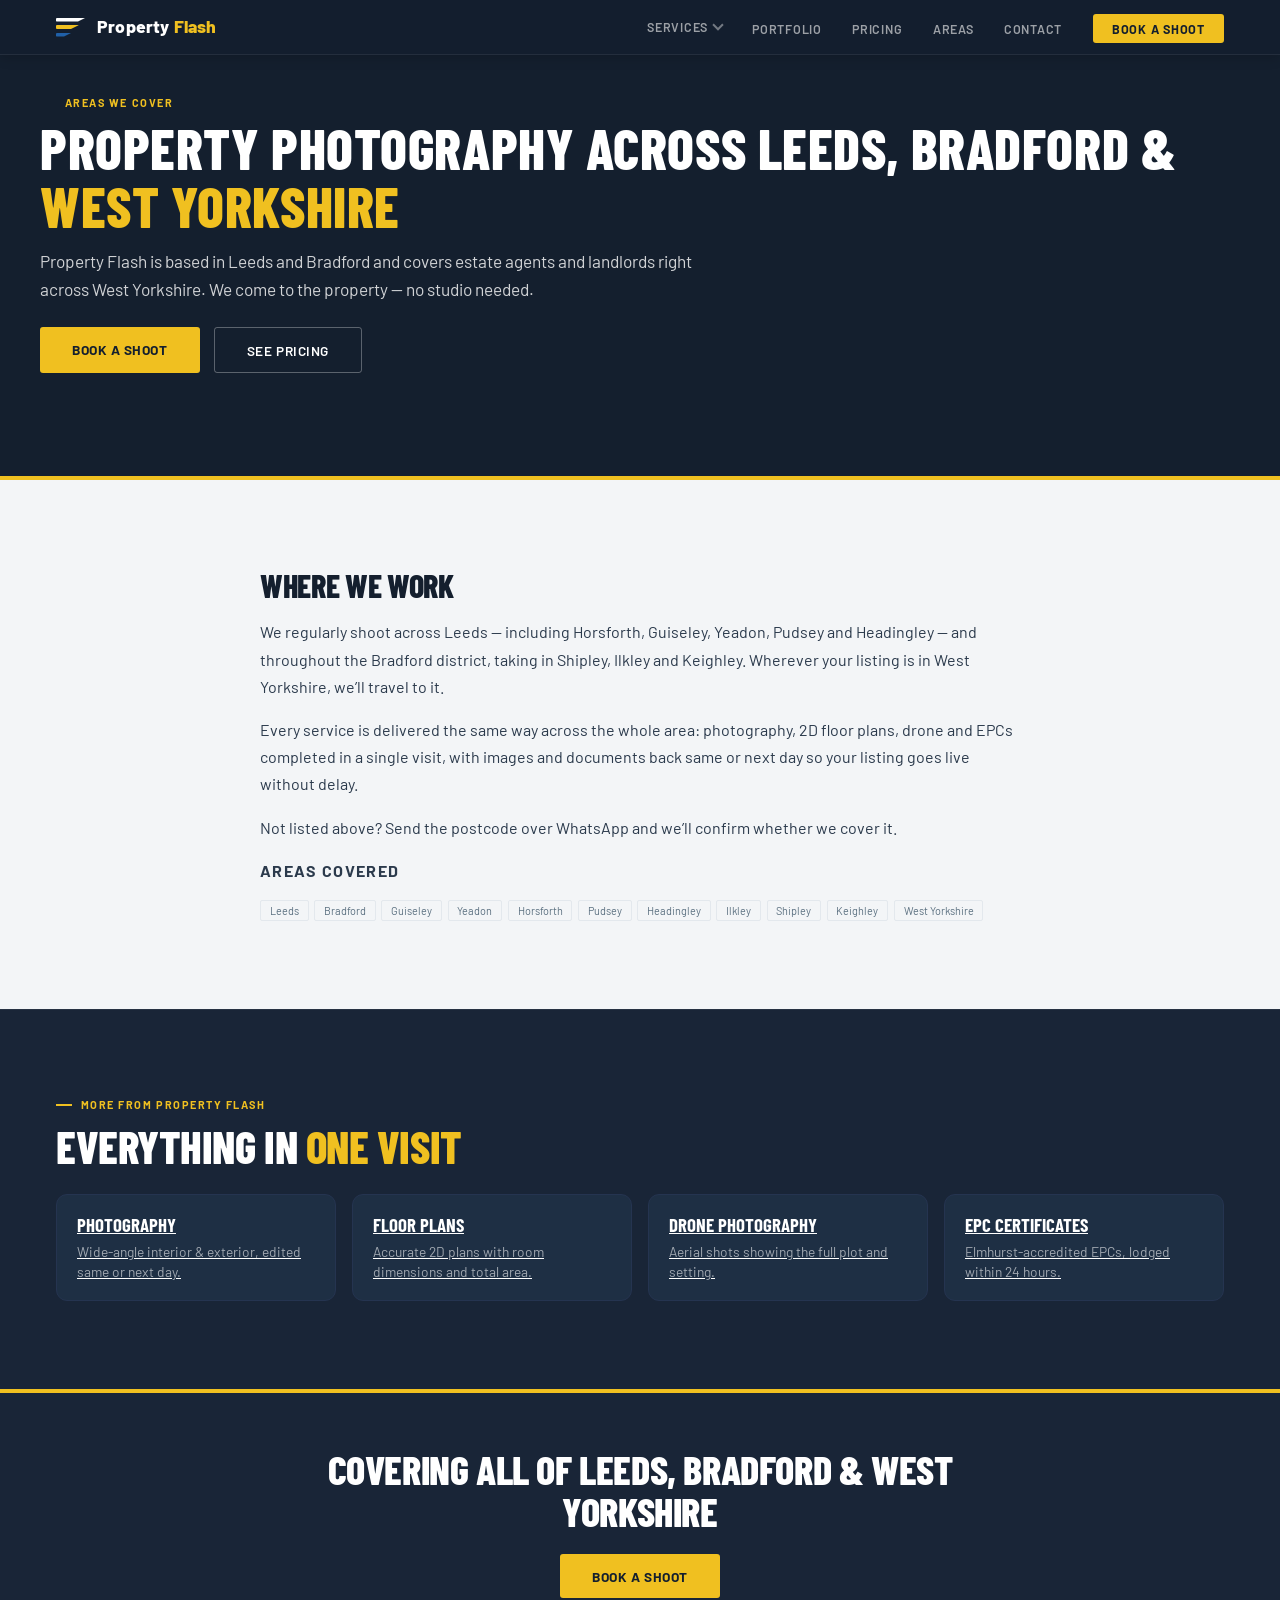
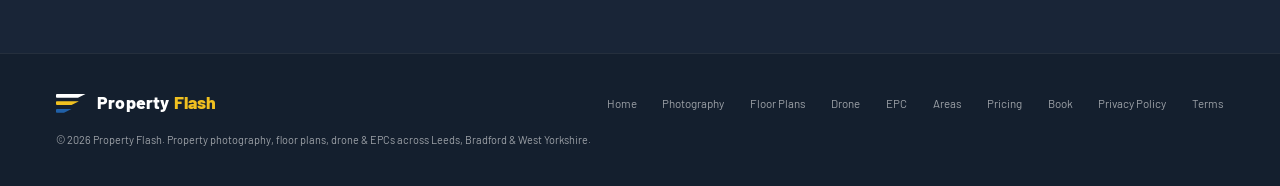
==== commit 9f70a714: "de-cheese copy + hero headline" ====
--- a/areas/index.html
+++ b/areas/index.html
@@ -36,7 +36,14 @@
   </a>
   <div class="nav-contact"><a href="tel:+447776130735" class="nphone"><svg viewBox="0 0 24 24"><path d="M22 16.92v3a2 2 0 0 1-2.18 2 19.79 19.79 0 0 1-8.63-3.07A19.5 19.5 0 0 1 4.69 12 19.79 19.79 0 0 1 1.63 3.42 2 2 0 0 1 3.6 1h3a2 2 0 0 1 2 1.72 12.84 12.84 0 0 0 .7 2.81 2 2 0 0 1-.45 2.11L7.91 8.62a16 16 0 0 0 6 6l.97-.97a2 2 0 0 1 2.11-.45 12.84 12.84 0 0 0 2.81.7A2 2 0 0 1 22 16.92z"/></svg>07776 130 735</a><a href="https://wa.me/447776130735" class="nwa" target="_blank" aria-label="WhatsApp"><svg viewBox="0 0 24 24"><path d="M20.5 3.5A11.5 11.5 0 0 0 2.1 17.4L.5 23.5l6.2-1.6A11.5 11.5 0 0 0 20.5 3.5zM12 21.3a9.3 9.3 0 0 1-4.7-1.3l-.3-.2-3.7 1 1-3.6-.2-.4a9.3 9.3 0 1 1 7.9 4.4zm5.1-7c-.3-.1-1.7-.8-1.9-.9s-.4-.1-.6.1-.7.9-.9 1.1-.3.1-.6 0c-1.7-.8-2.8-1.5-3.9-3.4-.3-.5.3-.5.9-1.5.1-.2 0-.3 0-.5s-.6-1.5-.9-2c-.2-.5-.5-.4-.6-.4h-.5c-.2 0-.5.1-.7.3-.9.9-1.3 2.1-1.3 3.3 0 1.3.9 2.8 1.1 3 .2.2 2.5 3.9 6 5.2 2.7 1.1 3.3.9 3.9.9s1.7-.7 2-1.4.3-1.3.2-1.4-.3-.1-.5-.3z"/></svg></a></div>
   <ul class="navlinks" id="nm">
-    <li><a href="/#services">Services</a></li>
+    <li class="has-sub"><a href="/#services">Services</a>
+      <ul class="subnav">
+        <li><a href="/property-photography/">Photography</a></li>
+        <li><a href="/floor-plans/">Floor Plans</a></li>
+        <li><a href="/drone/">Drone</a></li>
+        <li><a href="/epc/">EPC</a></li>
+      </ul>
+    </li>
     <li><a href="/#gallery">Portfolio</a></li>
     <li><a href="/#pricing">Pricing</a></li>
     <li><a href="/areas/">Areas</a></li>
@@ -49,7 +56,7 @@
 <div class="lt"><div class="w pf-prose"><div class="sp-copy"><h2>Where we work</h2>
 <p>We regularly shoot across Leeds &mdash; including Horsforth, Guiseley, Yeadon, Pudsey and Headingley &mdash; and throughout the Bradford district, taking in Shipley, Ilkley and Keighley. Wherever your listing is in West Yorkshire, we&rsquo;ll travel to it.</p>
 <p>Every service is delivered the same way across the whole area: photography, 2D floor plans, drone and EPCs completed in a single visit, with images and documents back same or next day so your listing goes live without delay.</p>
-<p>Not sure if we cover your patch? It&rsquo;s almost certainly a yes &mdash; send us the postcode on WhatsApp and we&rsquo;ll confirm in minutes.</p>
+<p>Not listed above? Send the postcode over WhatsApp and we&rsquo;ll confirm whether we cover it.</p>
 <p class="area-hd">Areas Covered</p><div class="areas"><span class="area">Leeds</span><span class="area">Bradford</span><span class="area">Guiseley</span><span class="area">Yeadon</span><span class="area">Horsforth</span><span class="area">Pudsey</span><span class="area">Headingley</span><span class="area">Ilkley</span><span class="area">Shipley</span><span class="area">Keighley</span><span class="area">West Yorkshire</span></div></div></div></div>
 <div class="dk"><div class="w"><div class="eye">More From Property Flash</div><h2>Everything in <span class="y">One Visit</span></h2><div class="sp-others"><a class="sp-oc" href="/property-photography/"><h3>Photography</h3><p>Wide-angle interior &amp; exterior, edited same or next day.</p></a><a class="sp-oc" href="/floor-plans/"><h3>Floor Plans</h3><p>Accurate 2D plans with room dimensions and total area.</p></a><a class="sp-oc" href="/drone/"><h3>Drone Photography</h3><p>Aerial shots showing the full plot and setting.</p></a><a class="sp-oc" href="/epc/"><h3>EPC Certificates</h3><p>Elmhurst-accredited EPCs, lodged within 24 hours.</p></a></div></div></div>
 <div class="sp-cta"><h2>Covering all of Leeds, Bradford &amp; West Yorkshire</h2><a href="/#booking" class="bta">Book a Shoot</a></div>
--- a/styles.css
+++ b/styles.css
@@ -550,3 +550,28 @@
 /* contained diagram thumbnails (floor plan / EPC) */
 .svc-img.wimg{background:#fff}
 .svc-img.wimg img{padding:10px;box-sizing:border-box}
+
+
+/* === Services dropdown === */
+.navlinks .has-sub{position:relative;align-self:stretch;display:flex;align-items:center}
+.navlinks .has-sub>a{display:inline-flex;align-items:center;gap:.34rem}
+.navlinks .has-sub>a::after{content:"";width:6px;height:6px;border-right:2px solid currentColor;border-bottom:2px solid currentColor;transform:rotate(45deg);position:relative;top:-2px;opacity:.7;transition:.2s}
+.navlinks .has-sub:hover>a::after{opacity:1}
+.navlinks .has-sub::before{content:"";position:absolute;top:100%;left:-10px;right:-10px;height:16px}
+.navlinks .subnav{position:absolute;top:calc(100% + 12px);left:50%;transform:translateX(-50%) translateY(6px);min-width:190px;list-style:none;background:var(--navy2);border:1px solid rgba(255,255,255,.1);border-radius:9px;padding:.45rem;box-shadow:0 16px 40px rgba(8,13,22,.45);opacity:0;visibility:hidden;pointer-events:none;transition:opacity .18s ease,transform .18s ease;z-index:1000}
+.navlinks .has-sub:hover .subnav,.navlinks .has-sub:focus-within .subnav{opacity:1;visibility:visible;pointer-events:auto;transform:translateX(-50%) translateY(0)}
+.navlinks .subnav li{width:100%}
+.navlinks .subnav a{display:block;padding:.52rem .7rem;border-radius:6px;font-size:.74rem;color:var(--muted);text-transform:uppercase;letter-spacing:.05em;white-space:nowrap}
+.navlinks .subnav a:hover{background:rgba(255,255,255,.08);color:var(--yellow)}
+@media(max-width:960px){
+  .navlinks .has-sub{align-self:auto;width:auto;display:flex;flex-direction:column;align-items:center;gap:.9rem}
+  .navlinks .has-sub>a::after{display:none}
+  .navlinks .has-sub::before{display:none}
+  .navlinks .subnav{position:static;transform:none;opacity:1;visibility:visible;pointer-events:auto;background:none;border:none;box-shadow:none;padding:0;margin:0;display:flex;flex-direction:column;align-items:center;gap:.7rem;min-width:0;top:auto}
+  .navlinks .subnav a{padding:0;font-size:.72rem;color:var(--g400)}
+}
+
+/* === EPC rating chart === */
+.epc-chart{margin:0}
+.epc-chart svg{display:block;width:100%;height:auto}
+.epc-chart figcaption{margin-top:.85rem;font-size:.8rem;color:var(--g500);text-align:center;line-height:1.4}
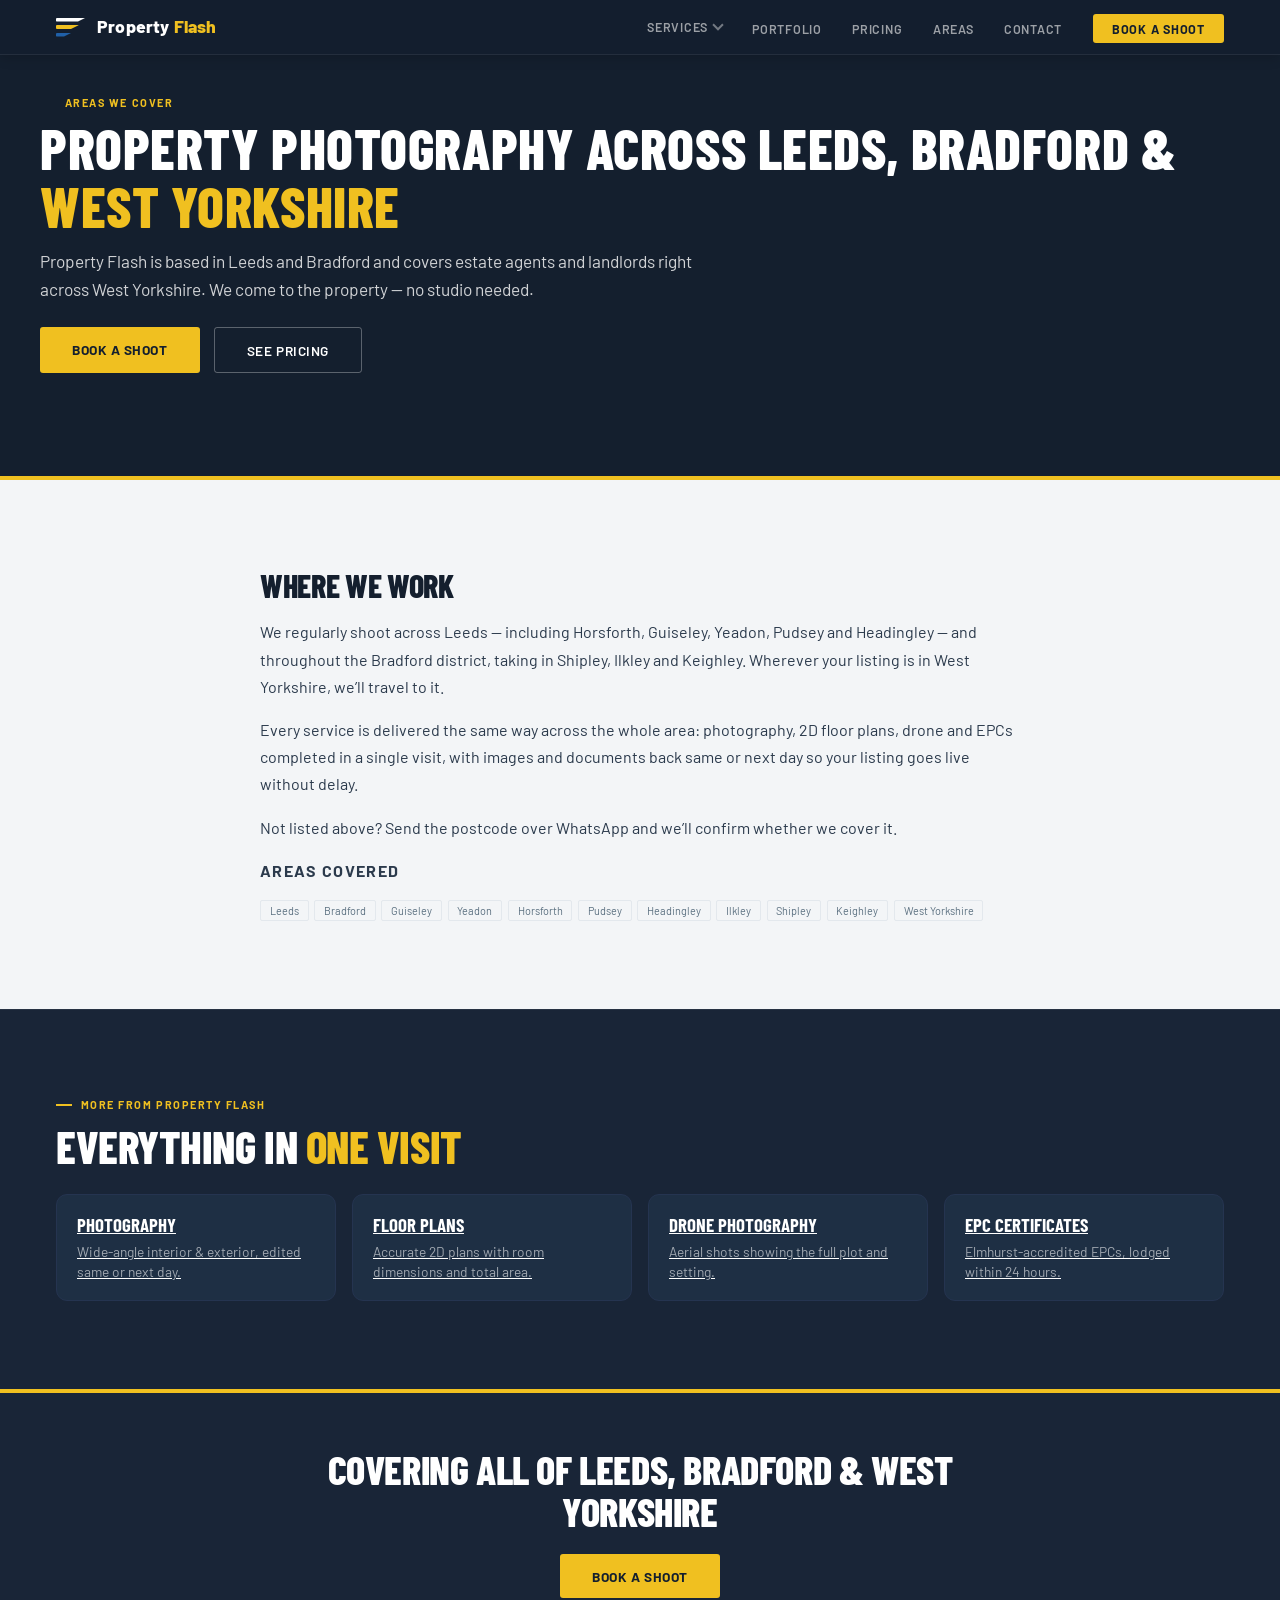
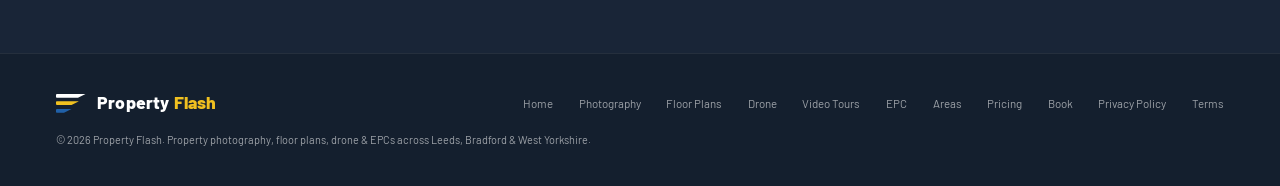
==== commit eb5078f3: "new" ====
--- a/areas/index.html
+++ b/areas/index.html
@@ -25,7 +25,7 @@
 <link rel="preconnect" href="https://fonts.gstatic.com" crossorigin>
 <link href="https://fonts.googleapis.com/css2?family=Barlow+Condensed:wght@600;700;800&family=Barlow:wght@300;400;500;600;700&display=swap" rel="stylesheet">
 <link rel="stylesheet" href="/styles.css">
-<script type="application/ld+json">{"@context":"https://schema.org","@type":"ProfessionalService","@id":"https://www.propertyflash.co.uk/#business","name":"Property Flash","image":"https://www.propertyflash.co.uk/og.jpg","url":"https://www.propertyflash.co.uk","telephone":"+447776130735","email":"info@propertyflash.co.uk","priceRange":"\u00a3\u00a3","description":"Property photography, 2D floor plans, drone photography and EPCs for estate agents and landlords across Leeds, Bradford and West Yorkshire. Same or next day delivery.","areaServed":[{"@type":"City","name":"Leeds"},{"@type":"City","name":"Bradford"},{"@type":"City","name":"Guiseley"},{"@type":"City","name":"Yeadon"},{"@type":"City","name":"Horsforth"},{"@type":"City","name":"Pudsey"},{"@type":"City","name":"Headingley"},{"@type":"City","name":"Ilkley"},{"@type":"City","name":"Shipley"},{"@type":"City","name":"Keighley"},{"@type":"AdministrativeArea","name":"West Yorkshire"}],"address":{"@type":"PostalAddress","addressRegion":"West Yorkshire","addressCountry":"GB"},"openingHoursSpecification":[{"@type":"OpeningHoursSpecification","dayOfWeek":["Monday","Tuesday","Wednesday","Thursday","Friday","Saturday"],"opens":"08:00","closes":"18:00"}],"hasOfferCatalog":{"@type":"OfferCatalog","name":"Property marketing services","itemListElement":[{"@type":"Offer","itemOffered":{"@type":"Service","name":"Property Photography"},"priceCurrency":"GBP","price":"80"},{"@type":"Offer","itemOffered":{"@type":"Service","name":"2D Floor Plans"}},{"@type":"Offer","itemOffered":{"@type":"Service","name":"Drone Photography"},"priceCurrency":"GBP","price":"50"},{"@type":"Offer","itemOffered":{"@type":"Service","name":"Energy Performance Certificate"},"priceCurrency":"GBP","price":"60"}]}}</script>
+<script type="application/ld+json">{"@context":"https://schema.org","@type":"ProfessionalService","@id":"https://www.propertyflash.co.uk/#business","name":"Property Flash","image":"https://www.propertyflash.co.uk/og.jpg","url":"https://www.propertyflash.co.uk","telephone":"+447776130735","email":"info@propertyflash.co.uk","priceRange":"\u00a3\u00a3","description":"Property photography, 2D floor plans, drone photography and EPCs for estate agents and landlords across Leeds, Bradford and West Yorkshire. Same or next day delivery.","areaServed":[{"@type":"City","name":"Leeds"},{"@type":"City","name":"Bradford"},{"@type":"City","name":"Guiseley"},{"@type":"City","name":"Yeadon"},{"@type":"City","name":"Horsforth"},{"@type":"City","name":"Pudsey"},{"@type":"City","name":"Headingley"},{"@type":"City","name":"Ilkley"},{"@type":"City","name":"Shipley"},{"@type":"City","name":"Keighley"},{"@type":"AdministrativeArea","name":"West Yorkshire"}],"address":{"@type":"PostalAddress","addressRegion":"West Yorkshire","addressCountry":"GB"},"openingHoursSpecification":[{"@type":"OpeningHoursSpecification","dayOfWeek":["Monday","Tuesday","Wednesday","Thursday","Friday","Saturday"],"opens":"08:00","closes":"18:00"}],"hasOfferCatalog":{"@type":"OfferCatalog","name":"Property marketing services","itemListElement":[{"@type":"Offer","itemOffered":{"@type":"Service","name":"Property Photography"},"priceCurrency":"GBP","price":"80"},{"@type":"Offer","itemOffered":{"@type":"Service","name":"2D Floor Plans"}},{"@type":"Offer","itemOffered":{"@type":"Service","name":"Drone Photography"},"priceCurrency":"GBP","price":"50"},{"@type":"Offer","itemOffered":{"@type":"Service","name":"Energy Performance Certificate"},"priceCurrency":"GBP","price":"60"},{"@type":"Offer","itemOffered":{"@type":"Service","name":"Walkthrough Video Tours"}}]}}</script>
 
 </head>
 <body>
@@ -40,8 +40,9 @@
       <ul class="subnav">
         <li><a href="/property-photography/">Photography</a></li>
         <li><a href="/floor-plans/">Floor Plans</a></li>
-        <li><a href="/drone/">Drone</a></li>
+        <li><a href="/drone/">Drone</a><a href="/video-tours/">Video Tours</a></li>
         <li><a href="/epc/">EPC</a></li>
+        <li><a href="/video-tours/">Video Tours</a></li>
       </ul>
     </li>
     <li><a href="/#gallery">Portfolio</a></li>
@@ -63,7 +64,7 @@
 <footer>
   <div class="ft">
     <a class="logo" href="/"><div class="stripes"><span class="st stw"></span><span class="st sty"></span><span class="st stb"></span></div><div class="logotype">Property <span class="fl">Flash</span></div></a>
-    <div class="ftlinks"><a href="/">Home</a><a href="/property-photography/">Photography</a><a href="/floor-plans/">Floor Plans</a><a href="/drone/">Drone</a><a href="/epc/">EPC</a><a href="/areas/">Areas</a><a href="/#pricing">Pricing</a><a href="/#booking">Book</a><a href="/privacy/">Privacy Policy</a><a href="/terms/">Terms</a></div>
+    <div class="ftlinks"><a href="/">Home</a><a href="/property-photography/">Photography</a><a href="/floor-plans/">Floor Plans</a><a href="/drone/">Drone</a><a href="/video-tours/">Video Tours</a><a href="/epc/">EPC</a><a href="/areas/">Areas</a><a href="/#pricing">Pricing</a><a href="/#booking">Book</a><a href="/privacy/">Privacy Policy</a><a href="/terms/">Terms</a></div>
     <div class="ftcopy">&copy; 2026 Property Flash. Property photography, floor plans, drone &amp; EPCs across Leeds, Bradford &amp; West Yorkshire.</div>
   </div>
 </footer>
--- a/styles.css
+++ b/styles.css
@@ -575,3 +575,15 @@
 .epc-chart{margin:0}
 .epc-chart svg{display:block;width:100%;height:auto}
 .epc-chart figcaption{margin-top:.85rem;font-size:.8rem;color:var(--g500);text-align:center;line-height:1.4}
+
+.svc-wide{display:flex;align-items:center;gap:1.4rem;margin-top:1.1rem;background:var(--navy);border:1px solid rgba(240,192,32,.25);border-radius:8px;padding:1.4rem 1.8rem;text-decoration:none;transition:.25s}
+.svc-wide:hover{transform:translateY(-2px);box-shadow:0 6px 20px rgba(20,31,46,.18);border-color:rgba(240,192,32,.55)}
+.svcw-ico{flex:0 0 auto;width:52px;height:52px;background:linear-gradient(135deg,rgba(240,192,32,.22),rgba(240,192,32,.08));border:1px solid rgba(240,192,32,.3);border-radius:10px;display:flex;align-items:center;justify-content:center}
+.svcw-ico svg{width:26px;height:26px}
+.svcw-body{flex:1}
+.svcw-body h3{font-family:"Barlow Condensed",sans-serif;font-size:1.45rem;font-weight:700;color:#fff;text-transform:uppercase;letter-spacing:.02em;margin-bottom:.25rem}
+.svcw-body p{font-size:.92rem;color:rgba(255,255,255,.72);line-height:1.5;max-width:640px}
+.svcw-link{flex:0 0 auto;color:var(--yellow);font-weight:700;font-size:.9rem;white-space:nowrap}
+@media(max-width:700px){.svc-wide{flex-direction:column;align-items:flex-start;gap:.9rem;padding:1.2rem}.svcw-link{margin-top:.2rem}}
+
+.svc-body .sp-cardlink{display:block;width:fit-content;color:var(--yellow);margin-top:.9rem}
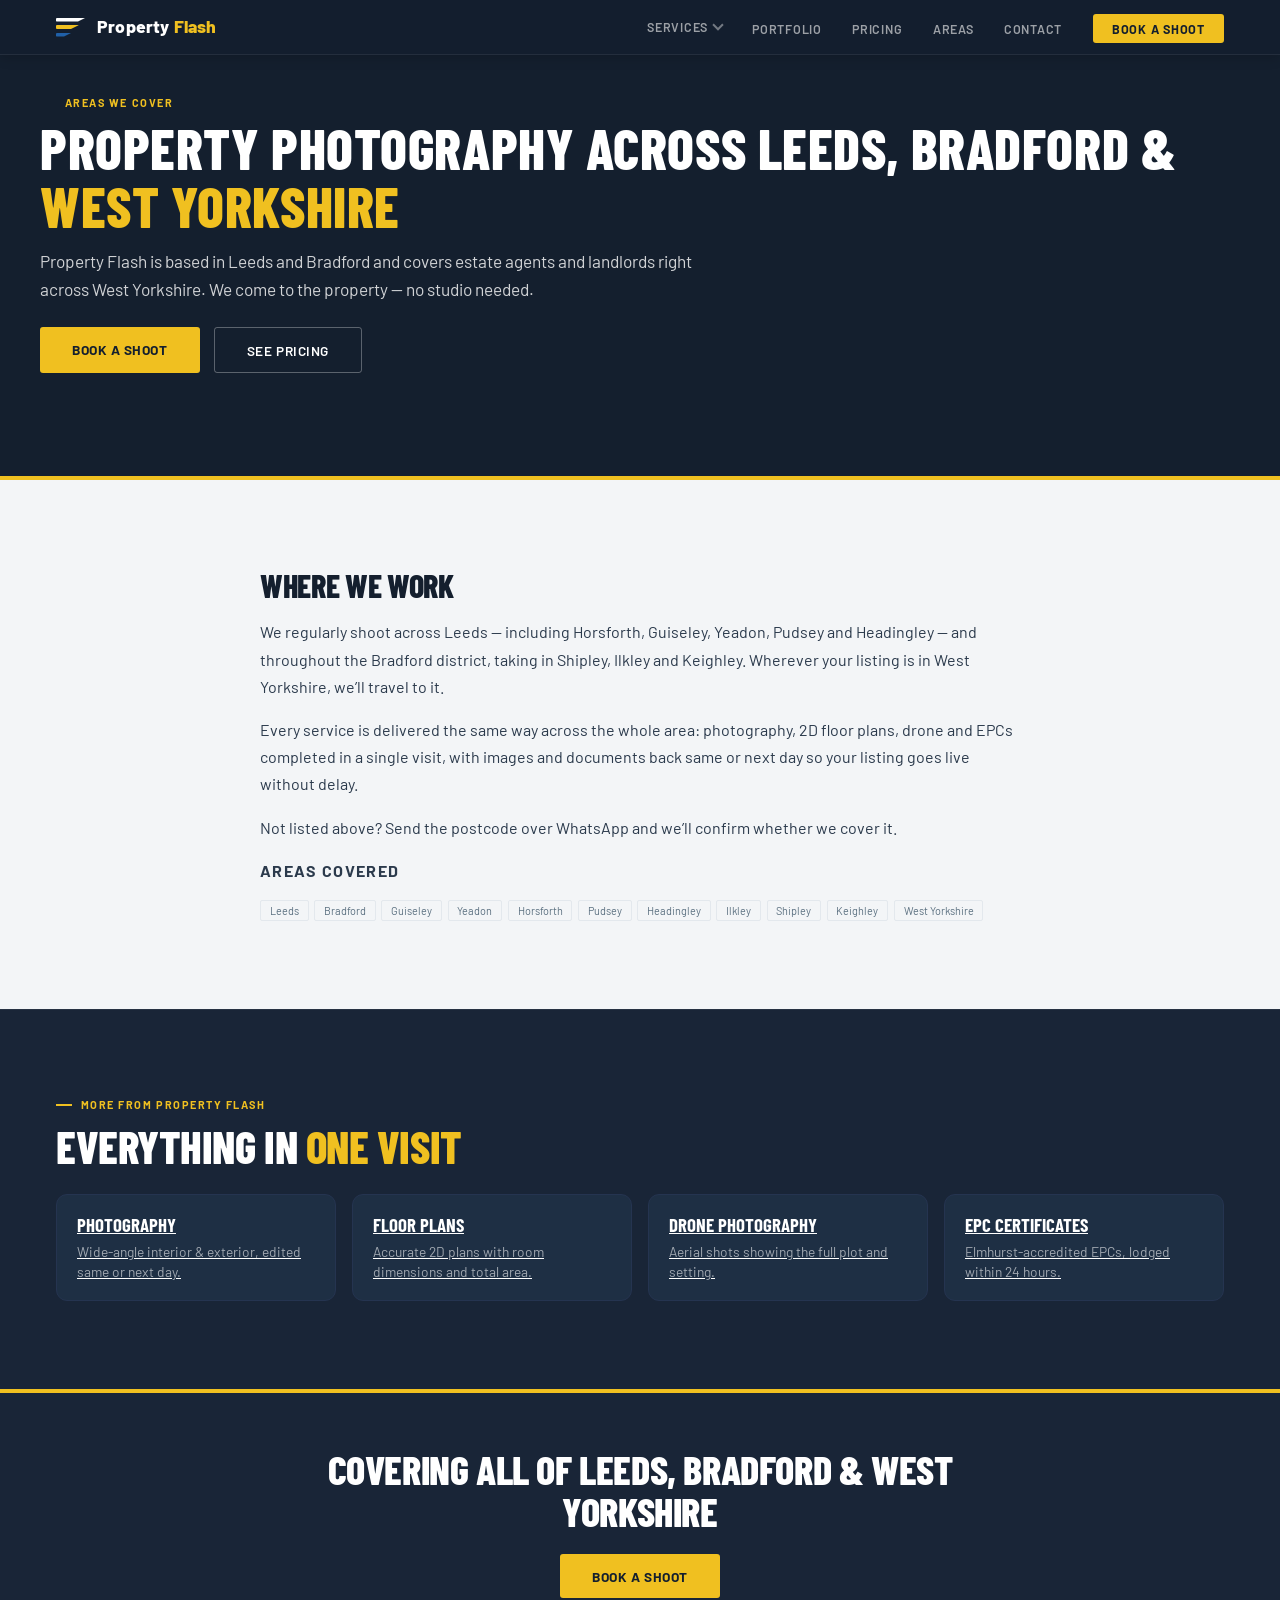
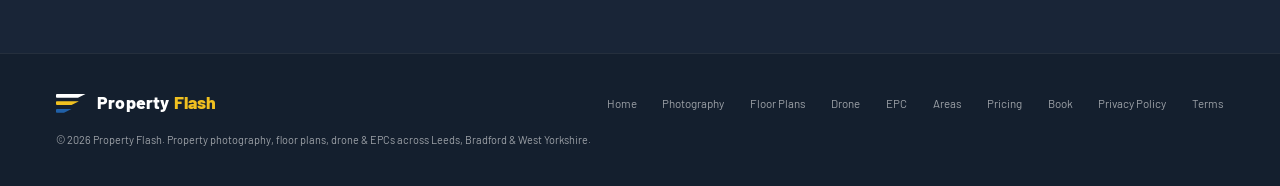
==== commit 038f6795: "new" ====
--- a/areas/index.html
+++ b/areas/index.html
@@ -25,7 +25,7 @@
 <link rel="preconnect" href="https://fonts.gstatic.com" crossorigin>
 <link href="https://fonts.googleapis.com/css2?family=Barlow+Condensed:wght@600;700;800&family=Barlow:wght@300;400;500;600;700&display=swap" rel="stylesheet">
 <link rel="stylesheet" href="/styles.css">
-<script type="application/ld+json">{"@context":"https://schema.org","@type":"ProfessionalService","@id":"https://www.propertyflash.co.uk/#business","name":"Property Flash","image":"https://www.propertyflash.co.uk/og.jpg","url":"https://www.propertyflash.co.uk","telephone":"+447776130735","email":"info@propertyflash.co.uk","priceRange":"\u00a3\u00a3","description":"Property photography, 2D floor plans, drone photography and EPCs for estate agents and landlords across Leeds, Bradford and West Yorkshire. Same or next day delivery.","areaServed":[{"@type":"City","name":"Leeds"},{"@type":"City","name":"Bradford"},{"@type":"City","name":"Guiseley"},{"@type":"City","name":"Yeadon"},{"@type":"City","name":"Horsforth"},{"@type":"City","name":"Pudsey"},{"@type":"City","name":"Headingley"},{"@type":"City","name":"Ilkley"},{"@type":"City","name":"Shipley"},{"@type":"City","name":"Keighley"},{"@type":"AdministrativeArea","name":"West Yorkshire"}],"address":{"@type":"PostalAddress","addressRegion":"West Yorkshire","addressCountry":"GB"},"openingHoursSpecification":[{"@type":"OpeningHoursSpecification","dayOfWeek":["Monday","Tuesday","Wednesday","Thursday","Friday","Saturday"],"opens":"08:00","closes":"18:00"}],"hasOfferCatalog":{"@type":"OfferCatalog","name":"Property marketing services","itemListElement":[{"@type":"Offer","itemOffered":{"@type":"Service","name":"Property Photography"},"priceCurrency":"GBP","price":"80"},{"@type":"Offer","itemOffered":{"@type":"Service","name":"2D Floor Plans"}},{"@type":"Offer","itemOffered":{"@type":"Service","name":"Drone Photography"},"priceCurrency":"GBP","price":"50"},{"@type":"Offer","itemOffered":{"@type":"Service","name":"Energy Performance Certificate"},"priceCurrency":"GBP","price":"60"},{"@type":"Offer","itemOffered":{"@type":"Service","name":"Walkthrough Video Tours"}}]}}</script>
+<script type="application/ld+json">{"@context":"https://schema.org","@type":"ProfessionalService","@id":"https://www.propertyflash.co.uk/#business","name":"Property Flash","image":"https://www.propertyflash.co.uk/og.jpg","url":"https://www.propertyflash.co.uk","telephone":"+447776130735","email":"info@propertyflash.co.uk","priceRange":"\u00a3\u00a3","description":"Property photography, 2D floor plans, drone photography and EPCs for estate agents and landlords across Leeds, Bradford and West Yorkshire. Same or next day delivery.","areaServed":[{"@type":"City","name":"Leeds"},{"@type":"City","name":"Bradford"},{"@type":"City","name":"Guiseley"},{"@type":"City","name":"Yeadon"},{"@type":"City","name":"Horsforth"},{"@type":"City","name":"Pudsey"},{"@type":"City","name":"Headingley"},{"@type":"City","name":"Ilkley"},{"@type":"City","name":"Shipley"},{"@type":"City","name":"Keighley"},{"@type":"AdministrativeArea","name":"West Yorkshire"}],"address":{"@type":"PostalAddress","addressRegion":"West Yorkshire","addressCountry":"GB"},"openingHoursSpecification":[{"@type":"OpeningHoursSpecification","dayOfWeek":["Monday","Tuesday","Wednesday","Thursday","Friday","Saturday"],"opens":"08:00","closes":"18:00"}],"hasOfferCatalog":{"@type":"OfferCatalog","name":"Property marketing services","itemListElement":[{"@type":"Offer","itemOffered":{"@type":"Service","name":"Property Photography"},"priceCurrency":"GBP","price":"80"},{"@type":"Offer","itemOffered":{"@type":"Service","name":"2D Floor Plans"}},{"@type":"Offer","itemOffered":{"@type":"Service","name":"Drone Photography"},"priceCurrency":"GBP","price":"50"},{"@type":"Offer","itemOffered":{"@type":"Service","name":"Energy Performance Certificate"},"priceCurrency":"GBP","price":"60"}]}}</script>
 
 </head>
 <body>
@@ -40,9 +40,8 @@
       <ul class="subnav">
         <li><a href="/property-photography/">Photography</a></li>
         <li><a href="/floor-plans/">Floor Plans</a></li>
-        <li><a href="/drone/">Drone</a><a href="/video-tours/">Video Tours</a></li>
+        <li><a href="/drone/">Drone</a></li>
         <li><a href="/epc/">EPC</a></li>
-        <li><a href="/video-tours/">Video Tours</a></li>
       </ul>
     </li>
     <li><a href="/#gallery">Portfolio</a></li>
@@ -64,7 +63,7 @@
 <footer>
   <div class="ft">
     <a class="logo" href="/"><div class="stripes"><span class="st stw"></span><span class="st sty"></span><span class="st stb"></span></div><div class="logotype">Property <span class="fl">Flash</span></div></a>
-    <div class="ftlinks"><a href="/">Home</a><a href="/property-photography/">Photography</a><a href="/floor-plans/">Floor Plans</a><a href="/drone/">Drone</a><a href="/video-tours/">Video Tours</a><a href="/epc/">EPC</a><a href="/areas/">Areas</a><a href="/#pricing">Pricing</a><a href="/#booking">Book</a><a href="/privacy/">Privacy Policy</a><a href="/terms/">Terms</a></div>
+    <div class="ftlinks"><a href="/">Home</a><a href="/property-photography/">Photography</a><a href="/floor-plans/">Floor Plans</a><a href="/drone/">Drone</a><a href="/epc/">EPC</a><a href="/areas/">Areas</a><a href="/#pricing">Pricing</a><a href="/#booking">Book</a><a href="/privacy/">Privacy Policy</a><a href="/terms/">Terms</a></div>
     <div class="ftcopy">&copy; 2026 Property Flash. Property photography, floor plans, drone &amp; EPCs across Leeds, Bradford &amp; West Yorkshire.</div>
   </div>
 </footer>
--- a/styles.css
+++ b/styles.css
@@ -575,15 +575,3 @@
 .epc-chart{margin:0}
 .epc-chart svg{display:block;width:100%;height:auto}
 .epc-chart figcaption{margin-top:.85rem;font-size:.8rem;color:var(--g500);text-align:center;line-height:1.4}
-
-.svc-wide{display:flex;align-items:center;gap:1.4rem;margin-top:1.1rem;background:var(--navy);border:1px solid rgba(240,192,32,.25);border-radius:8px;padding:1.4rem 1.8rem;text-decoration:none;transition:.25s}
-.svc-wide:hover{transform:translateY(-2px);box-shadow:0 6px 20px rgba(20,31,46,.18);border-color:rgba(240,192,32,.55)}
-.svcw-ico{flex:0 0 auto;width:52px;height:52px;background:linear-gradient(135deg,rgba(240,192,32,.22),rgba(240,192,32,.08));border:1px solid rgba(240,192,32,.3);border-radius:10px;display:flex;align-items:center;justify-content:center}
-.svcw-ico svg{width:26px;height:26px}
-.svcw-body{flex:1}
-.svcw-body h3{font-family:"Barlow Condensed",sans-serif;font-size:1.45rem;font-weight:700;color:#fff;text-transform:uppercase;letter-spacing:.02em;margin-bottom:.25rem}
-.svcw-body p{font-size:.92rem;color:rgba(255,255,255,.72);line-height:1.5;max-width:640px}
-.svcw-link{flex:0 0 auto;color:var(--yellow);font-weight:700;font-size:.9rem;white-space:nowrap}
-@media(max-width:700px){.svc-wide{flex-direction:column;align-items:flex-start;gap:.9rem;padding:1.2rem}.svcw-link{margin-top:.2rem}}
-
-.svc-body .sp-cardlink{display:block;width:fit-content;color:var(--yellow);margin-top:.9rem}
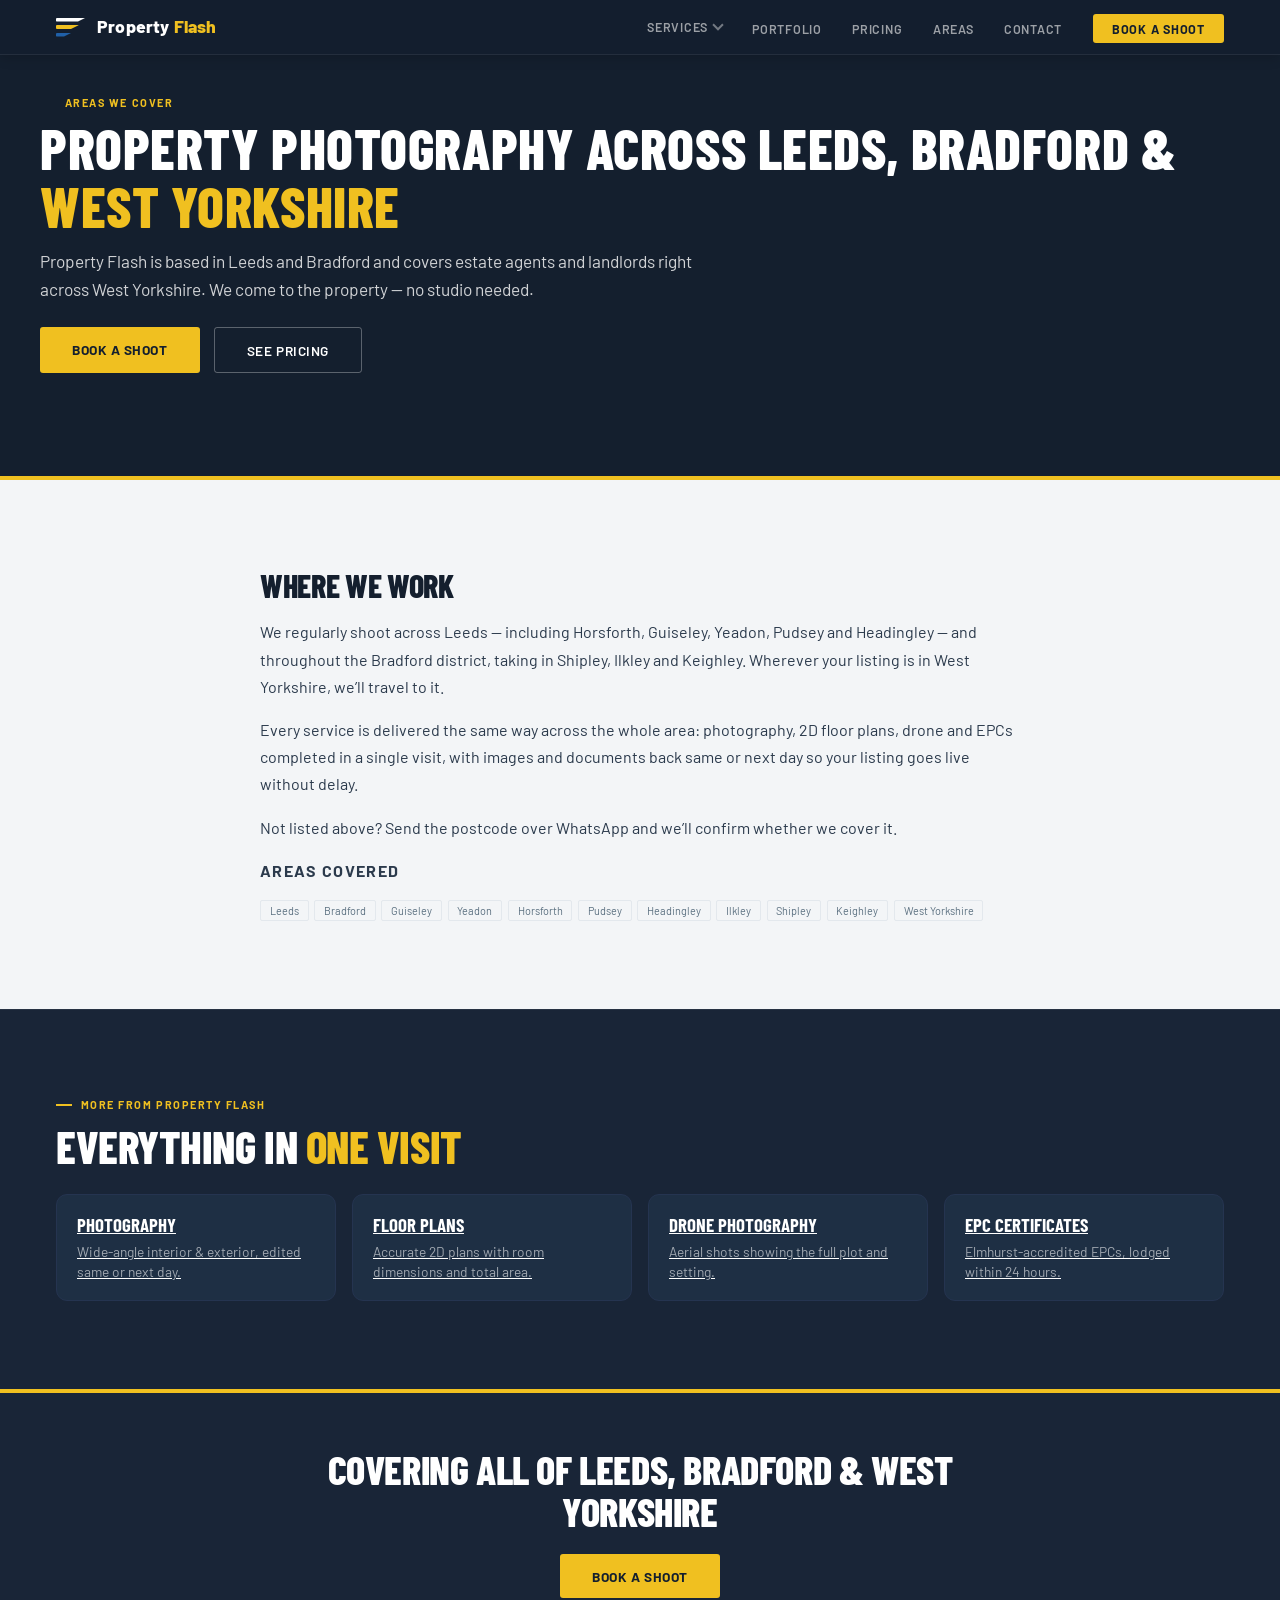
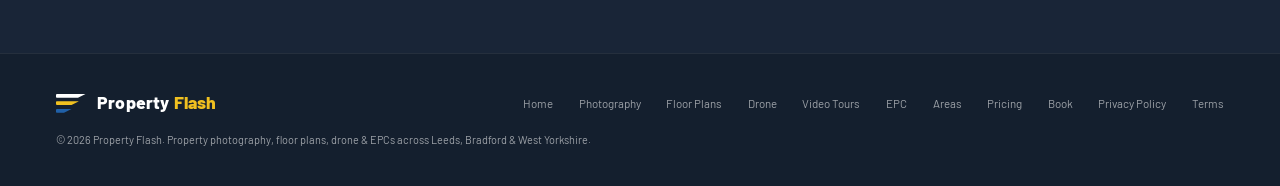
==== commit dea94597: "home page new" ====
--- a/areas/index.html
+++ b/areas/index.html
@@ -25,7 +25,7 @@
 <link rel="preconnect" href="https://fonts.gstatic.com" crossorigin>
 <link href="https://fonts.googleapis.com/css2?family=Barlow+Condensed:wght@600;700;800&family=Barlow:wght@300;400;500;600;700&display=swap" rel="stylesheet">
 <link rel="stylesheet" href="/styles.css">
-<script type="application/ld+json">{"@context":"https://schema.org","@type":"ProfessionalService","@id":"https://www.propertyflash.co.uk/#business","name":"Property Flash","image":"https://www.propertyflash.co.uk/og.jpg","url":"https://www.propertyflash.co.uk","telephone":"+447776130735","email":"info@propertyflash.co.uk","priceRange":"\u00a3\u00a3","description":"Property photography, 2D floor plans, drone photography and EPCs for estate agents and landlords across Leeds, Bradford and West Yorkshire. Same or next day delivery.","areaServed":[{"@type":"City","name":"Leeds"},{"@type":"City","name":"Bradford"},{"@type":"City","name":"Guiseley"},{"@type":"City","name":"Yeadon"},{"@type":"City","name":"Horsforth"},{"@type":"City","name":"Pudsey"},{"@type":"City","name":"Headingley"},{"@type":"City","name":"Ilkley"},{"@type":"City","name":"Shipley"},{"@type":"City","name":"Keighley"},{"@type":"AdministrativeArea","name":"West Yorkshire"}],"address":{"@type":"PostalAddress","addressRegion":"West Yorkshire","addressCountry":"GB"},"openingHoursSpecification":[{"@type":"OpeningHoursSpecification","dayOfWeek":["Monday","Tuesday","Wednesday","Thursday","Friday","Saturday"],"opens":"08:00","closes":"18:00"}],"hasOfferCatalog":{"@type":"OfferCatalog","name":"Property marketing services","itemListElement":[{"@type":"Offer","itemOffered":{"@type":"Service","name":"Property Photography"},"priceCurrency":"GBP","price":"80"},{"@type":"Offer","itemOffered":{"@type":"Service","name":"2D Floor Plans"}},{"@type":"Offer","itemOffered":{"@type":"Service","name":"Drone Photography"},"priceCurrency":"GBP","price":"50"},{"@type":"Offer","itemOffered":{"@type":"Service","name":"Energy Performance Certificate"},"priceCurrency":"GBP","price":"60"}]}}</script>
+<script type="application/ld+json">{"@context":"https://schema.org","@type":"ProfessionalService","@id":"https://www.propertyflash.co.uk/#business","name":"Property Flash","image":"https://www.propertyflash.co.uk/og.jpg","url":"https://www.propertyflash.co.uk","telephone":"+447776130735","email":"info@propertyflash.co.uk","priceRange":"\u00a3\u00a3","description":"Property photography, 2D floor plans, drone photography and EPCs for estate agents and landlords across Leeds, Bradford and West Yorkshire. Same or next day delivery.","areaServed":[{"@type":"City","name":"Leeds"},{"@type":"City","name":"Bradford"},{"@type":"City","name":"Guiseley"},{"@type":"City","name":"Yeadon"},{"@type":"City","name":"Horsforth"},{"@type":"City","name":"Pudsey"},{"@type":"City","name":"Headingley"},{"@type":"City","name":"Ilkley"},{"@type":"City","name":"Shipley"},{"@type":"City","name":"Keighley"},{"@type":"AdministrativeArea","name":"West Yorkshire"}],"address":{"@type":"PostalAddress","addressRegion":"West Yorkshire","addressCountry":"GB"},"openingHoursSpecification":[{"@type":"OpeningHoursSpecification","dayOfWeek":["Monday","Tuesday","Wednesday","Thursday","Friday","Saturday"],"opens":"08:00","closes":"18:00"}],"hasOfferCatalog":{"@type":"OfferCatalog","name":"Property marketing services","itemListElement":[{"@type":"Offer","itemOffered":{"@type":"Service","name":"Property Photography"},"priceCurrency":"GBP","price":"80"},{"@type":"Offer","itemOffered":{"@type":"Service","name":"2D Floor Plans"}},{"@type":"Offer","itemOffered":{"@type":"Service","name":"Drone Photography"},"priceCurrency":"GBP","price":"50"},{"@type":"Offer","itemOffered":{"@type":"Service","name":"Energy Performance Certificate"},"priceCurrency":"GBP","price":"60"},{"@type":"Offer","itemOffered":{"@type":"Service","name":"Walkthrough Video Tours"}}]}}</script>
 
 </head>
 <body>
@@ -41,6 +41,7 @@
         <li><a href="/property-photography/">Photography</a></li>
         <li><a href="/floor-plans/">Floor Plans</a></li>
         <li><a href="/drone/">Drone</a></li>
+        <li><a href="/video-tours/">Video Tours</a></li>
         <li><a href="/epc/">EPC</a></li>
       </ul>
     </li>
@@ -63,7 +64,7 @@
 <footer>
   <div class="ft">
     <a class="logo" href="/"><div class="stripes"><span class="st stw"></span><span class="st sty"></span><span class="st stb"></span></div><div class="logotype">Property <span class="fl">Flash</span></div></a>
-    <div class="ftlinks"><a href="/">Home</a><a href="/property-photography/">Photography</a><a href="/floor-plans/">Floor Plans</a><a href="/drone/">Drone</a><a href="/epc/">EPC</a><a href="/areas/">Areas</a><a href="/#pricing">Pricing</a><a href="/#booking">Book</a><a href="/privacy/">Privacy Policy</a><a href="/terms/">Terms</a></div>
+    <div class="ftlinks"><a href="/">Home</a><a href="/property-photography/">Photography</a><a href="/floor-plans/">Floor Plans</a><a href="/drone/">Drone</a><a href="/video-tours/">Video Tours</a><a href="/epc/">EPC</a><a href="/areas/">Areas</a><a href="/#pricing">Pricing</a><a href="/#booking">Book</a><a href="/privacy/">Privacy Policy</a><a href="/terms/">Terms</a></div>
     <div class="ftcopy">&copy; 2026 Property Flash. Property photography, floor plans, drone &amp; EPCs across Leeds, Bradford &amp; West Yorkshire.</div>
   </div>
 </footer>
--- a/styles.css
+++ b/styles.css
@@ -575,3 +575,18 @@
 .epc-chart{margin:0}
 .epc-chart svg{display:block;width:100%;height:auto}
 .epc-chart figcaption{margin-top:.85rem;font-size:.8rem;color:var(--g500);text-align:center;line-height:1.4}
+
+.svc-wide{display:flex;align-items:center;gap:1.4rem;margin-top:1.1rem;background:var(--navy);border:1px solid rgba(240,192,32,.25);border-radius:8px;padding:1.4rem 1.8rem;text-decoration:none;transition:.25s}
+.svc-wide:hover{transform:translateY(-2px);box-shadow:0 6px 20px rgba(20,31,46,.18);border-color:rgba(240,192,32,.55)}
+.svcw-ico{flex:0 0 auto;width:52px;height:52px;background:linear-gradient(135deg,rgba(240,192,32,.22),rgba(240,192,32,.08));border:1px solid rgba(240,192,32,.3);border-radius:10px;display:flex;align-items:center;justify-content:center}
+.svcw-ico svg{width:26px;height:26px}
+.svcw-body{flex:1}
+.svcw-body h3{font-family:"Barlow Condensed",sans-serif;font-size:1.45rem;font-weight:700;color:#fff;text-transform:uppercase;letter-spacing:.02em;margin-bottom:.25rem}
+.svcw-body p{font-size:.92rem;color:rgba(255,255,255,.72);line-height:1.5;max-width:640px}
+.svcw-link{flex:0 0 auto;color:var(--yellow);font-weight:700;font-size:.9rem;white-space:nowrap}
+@media(max-width:700px){.svc-wide{flex-direction:column;align-items:flex-start;gap:.9rem;padding:1.2rem}.svcw-link{margin-top:.2rem}}
+
+.svc-body .sp-cardlink{display:block;width:fit-content;color:var(--yellow);margin-top:.9rem}
+
+/* 5th hero card spans full row on phones */
+@media (max-width:600px){.hcards .hcard:last-child{grid-column:span 2}}
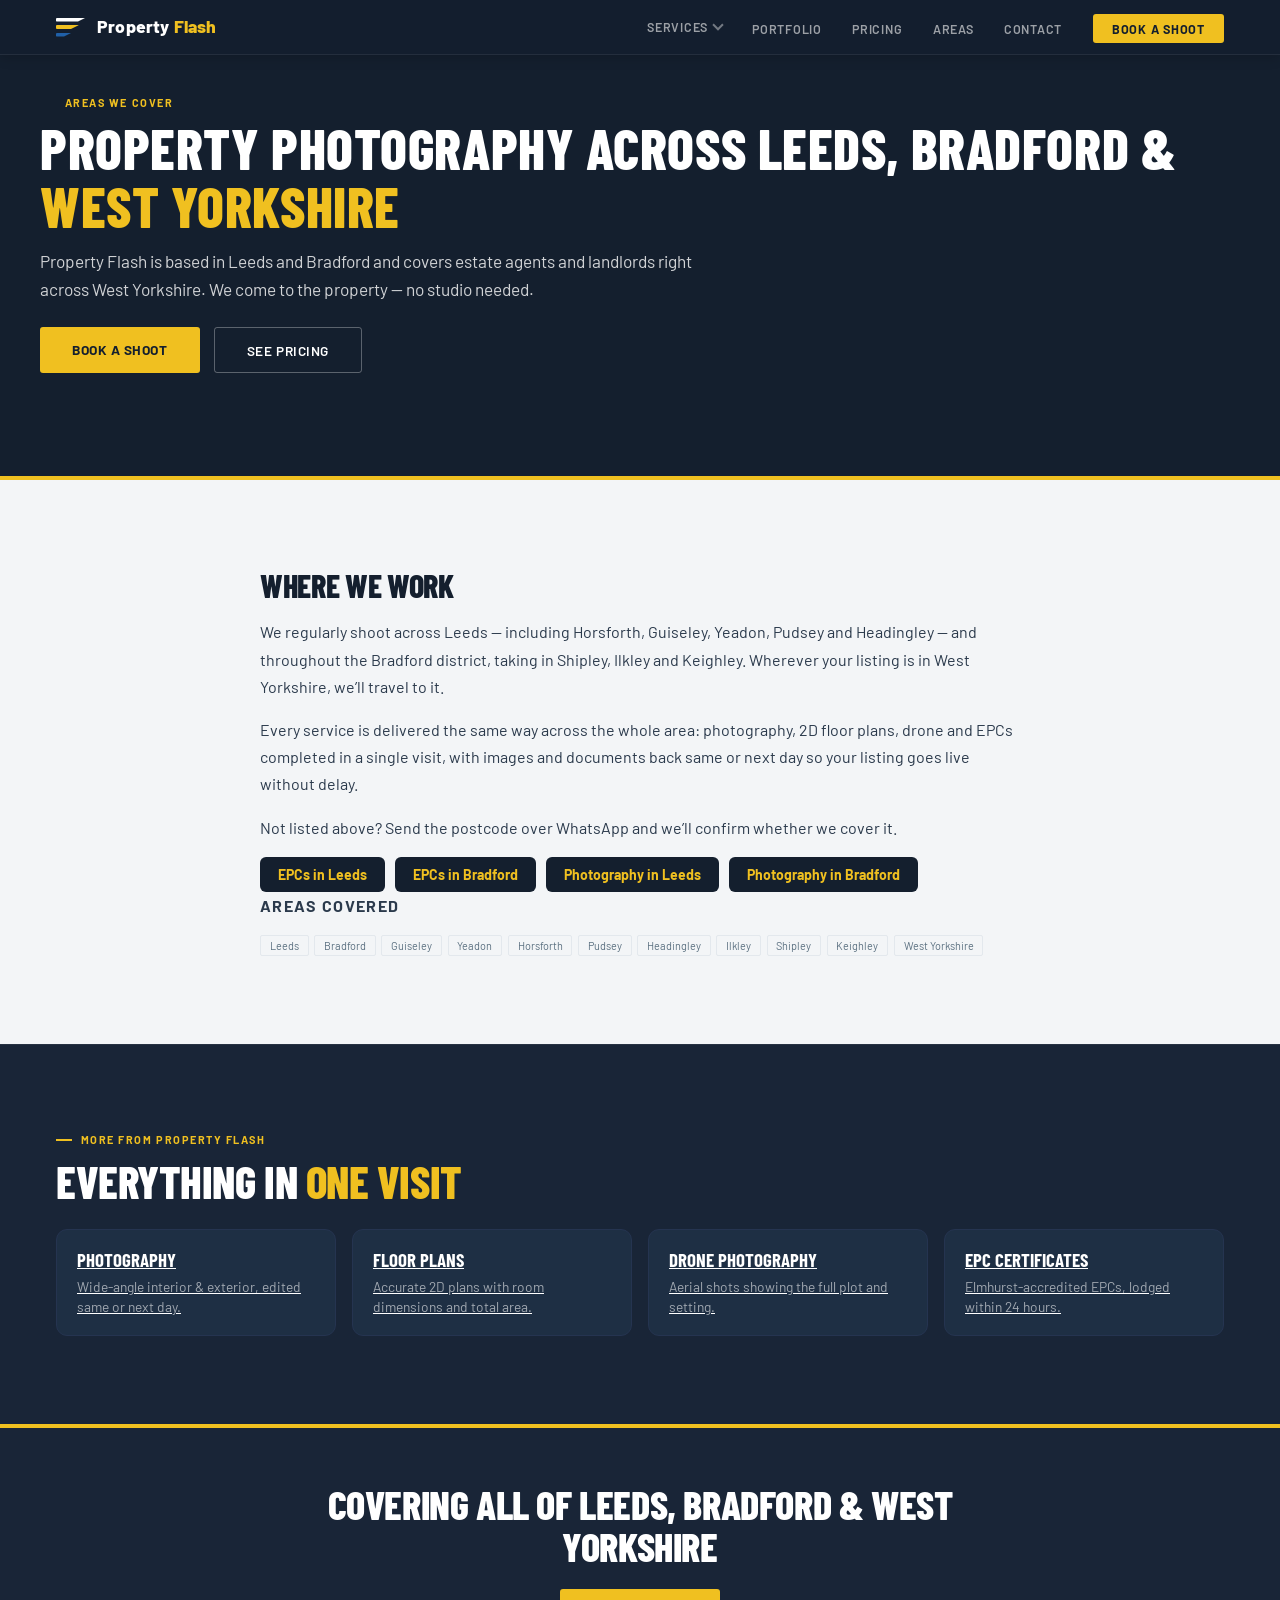
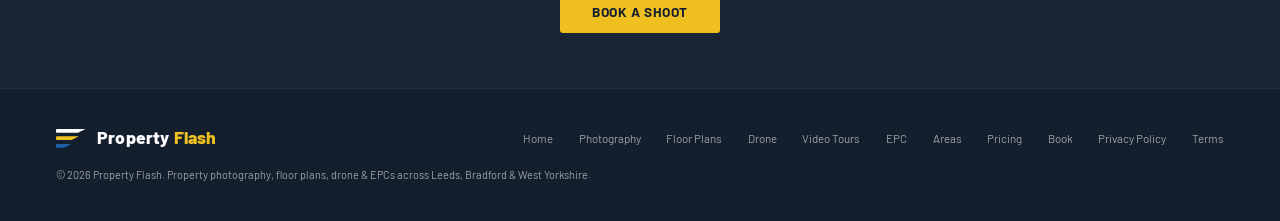
==== commit 796396b6: "google" ====
--- a/areas/index.html
+++ b/areas/index.html
@@ -57,7 +57,7 @@
 <div class="lt"><div class="w pf-prose"><div class="sp-copy"><h2>Where we work</h2>
 <p>We regularly shoot across Leeds &mdash; including Horsforth, Guiseley, Yeadon, Pudsey and Headingley &mdash; and throughout the Bradford district, taking in Shipley, Ilkley and Keighley. Wherever your listing is in West Yorkshire, we&rsquo;ll travel to it.</p>
 <p>Every service is delivered the same way across the whole area: photography, 2D floor plans, drone and EPCs completed in a single visit, with images and documents back same or next day so your listing goes live without delay.</p>
-<p>Not listed above? Send the postcode over WhatsApp and we&rsquo;ll confirm whether we cover it.</p>
+<p>Not listed above? Send the postcode over WhatsApp and we&rsquo;ll confirm whether we cover it.</p><div class="citylinks"><a href="/epc/leeds/">EPCs in Leeds</a><a href="/epc/bradford/">EPCs in Bradford</a><a href="/property-photography/leeds/">Photography in Leeds</a><a href="/property-photography/bradford/">Photography in Bradford</a></div>
 <p class="area-hd">Areas Covered</p><div class="areas"><span class="area">Leeds</span><span class="area">Bradford</span><span class="area">Guiseley</span><span class="area">Yeadon</span><span class="area">Horsforth</span><span class="area">Pudsey</span><span class="area">Headingley</span><span class="area">Ilkley</span><span class="area">Shipley</span><span class="area">Keighley</span><span class="area">West Yorkshire</span></div></div></div></div>
 <div class="dk"><div class="w"><div class="eye">More From Property Flash</div><h2>Everything in <span class="y">One Visit</span></h2><div class="sp-others"><a class="sp-oc" href="/property-photography/"><h3>Photography</h3><p>Wide-angle interior &amp; exterior, edited same or next day.</p></a><a class="sp-oc" href="/floor-plans/"><h3>Floor Plans</h3><p>Accurate 2D plans with room dimensions and total area.</p></a><a class="sp-oc" href="/drone/"><h3>Drone Photography</h3><p>Aerial shots showing the full plot and setting.</p></a><a class="sp-oc" href="/epc/"><h3>EPC Certificates</h3><p>Elmhurst-accredited EPCs, lodged within 24 hours.</p></a></div></div></div>
 <div class="sp-cta"><h2>Covering all of Leeds, Bradford &amp; West Yorkshire</h2><a href="/#booking" class="bta">Book a Shoot</a></div>
--- a/styles.css
+++ b/styles.css
@@ -590,3 +590,33 @@
 
 /* 5th hero card spans full row on phones */
 @media (max-width:600px){.hcards .hcard:last-child{grid-column:span 2}}
+
+/* ===== City pages & FAQ (SEO update Jul 2026) ===== */
+.price-chips{display:flex;flex-wrap:wrap;gap:8px;margin:14px 0 18px}
+.pchip{background:#1d2b3d;color:#fff;font-weight:600;font-size:13px;padding:7px 14px;border-radius:20px;border:1px solid rgba(255,255,255,.15)}
+.lt .pchip{background:#141f2e}
+.pchip.gold{background:#f0c020;color:#141f2e;font-weight:800}
+.steps-4{display:grid;grid-template-columns:repeat(4,1fr);gap:12px;margin:18px 0}
+@media(max-width:640px){.steps-4{grid-template-columns:repeat(2,1fr)}}
+.steps-4 div{background:#fff;border:1px solid #e3e6ea;border-radius:8px;padding:16px 12px;text-align:center;font-size:14px;font-weight:600}
+.steps-4 div b{display:block;font-family:"Barlow Condensed",sans-serif;font-size:30px;color:#f0c020;margin-bottom:4px}
+.dk .steps-4 div{background:#1d2b3d;border-color:rgba(255,255,255,.12);color:#dfe5ec}
+.faq{max-width:820px;margin:0 auto}
+.faq details{background:#fff;border:1px solid #e3e6ea;border-radius:8px;margin:8px 0;padding:0}
+.faq summary{cursor:pointer;font-weight:700;padding:15px 18px;list-style:none;position:relative}
+.faq summary::after{content:"+";position:absolute;right:18px;font-size:20px;color:#f0c020}
+.faq details[open] summary::after{content:"\2013"}
+.faq details p{padding:0 18px 15px;color:#4a5568;font-size:15px;line-height:1.6}
+.dk .faq details{background:#1d2b3d;border-color:rgba(255,255,255,.12)}
+.dk .faq summary{color:#fff}
+.dk .faq details p{color:#b9c3cf}
+.local-quote{background:#fff;border-left:5px solid #f0c020;border-radius:0 8px 8px 0;padding:18px 20px;margin:18px 0;font-style:italic;color:#33404f;box-shadow:0 1px 3px rgba(16,24,32,.08)}
+.local-quote b{display:block;font-style:normal;margin-top:8px;font-size:13px;color:#6b7683}
+.pgal-hd{font-family:"Barlow Condensed",sans-serif;font-size:24px;font-weight:700;margin:34px 0 12px;color:#141f2e}
+.dk .pgal-hd,.dk2 .pgal-hd{color:#fff}
+.pgal{display:grid;grid-template-columns:repeat(3,1fr);gap:12px}
+@media(max-width:760px){.pgal{grid-template-columns:repeat(2,1fr)}}
+.pgal img{width:100%;height:220px;object-fit:cover;border-radius:8px;display:block}
+.citylinks{display:flex;flex-wrap:wrap;gap:10px;margin-top:16px}
+.citylinks a{background:#141f2e;color:#f0c020;font-weight:700;font-size:14px;padding:9px 18px;border-radius:6px;text-decoration:none}
+.citylinks a:hover{background:#22334a}
